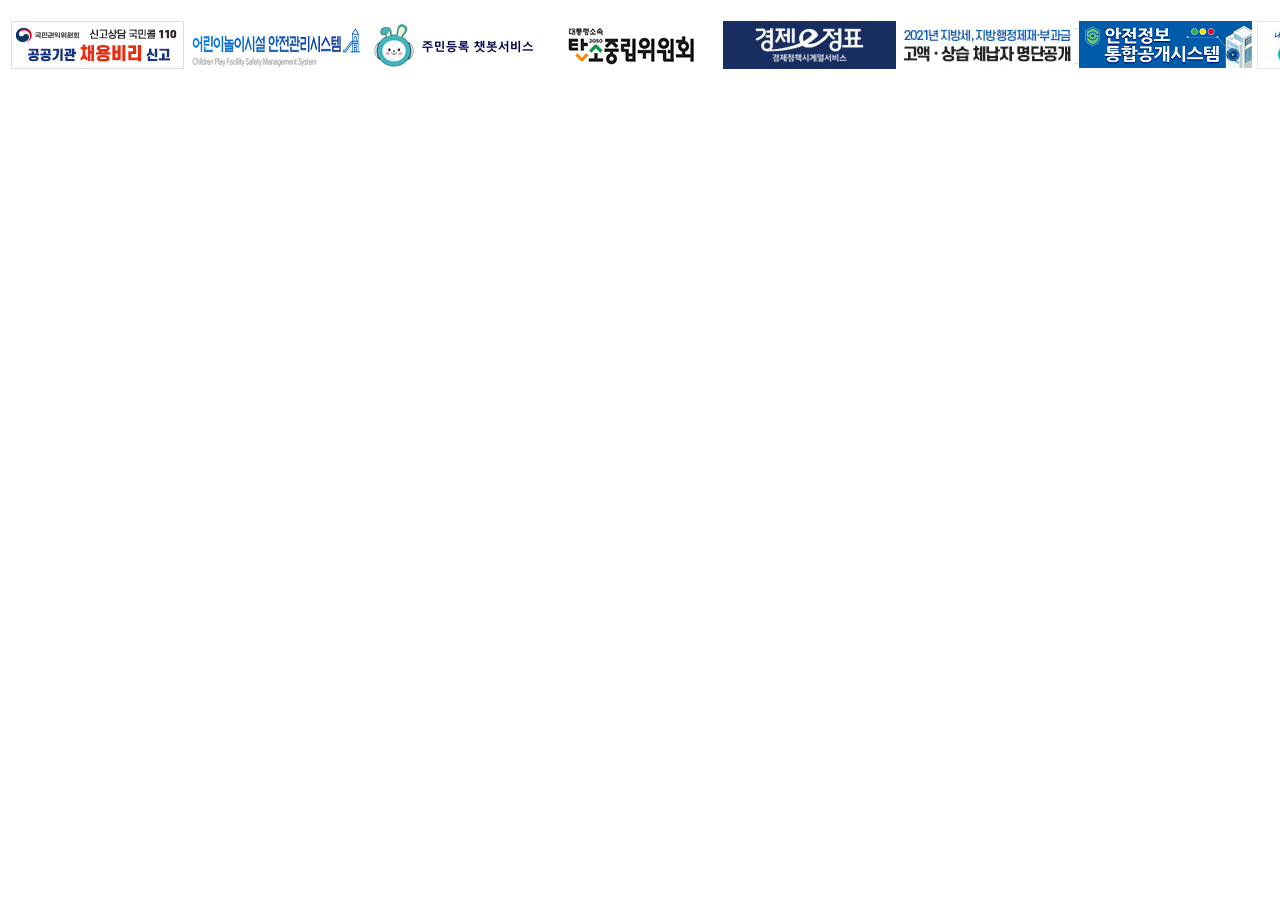
==== index.html @ abcbfd7a "first commit" ====
<!DOCTYPE html>
<html lang="en">
<head>
    <meta charset="UTF-8">
    <meta http-equiv="X-UA-Compatible" content="IE=edge">
    <meta name="viewport" content="width=device-width, initial-scale=1.0">
    <title>Document</title>

    <link rel="stylesheet" href="./css/swiper-bundle.min.css">
	<link rel='stylesheet' href='css/reset.css'>
	<link rel='stylesheet' href='css/style000.css'>

    <script src="https://code.jquery.com/jquery-3.2.1.min.js"></script>
    <script src="https://cdn.jsdelivr.net/npm/swiper/swiper-bundle.min.js"></script>
    <script src="https://code.jquery.com/jquery-3.6.0.js"></script>
    <script src="./js/script1.js" defer></script>
</head>
<body>
    <div class="banner">
        <div class="container">
            <div class="swiper-container01">
                <div class="swiper-wrapper b_main">
                    <div class="swiper-slide s1">
                        <a href="#" title="공공기관 채용비리 신고"><img src="./img/banner/banner_01.gif" alt="공공기관 채용비리 신고"></a>
                    </div>
                    <div class="swiper-slide s2">
                        <a href="#" title="어린이놀이시설 안전관리시스템"><img src="./img/banner/banner_02.png" alt="어린이놀이시설 안전관리시스템"></a>
                    </div>
                    <div class="swiper-slide s3">
                        <a href="#" title="주민등록 챗봇서비스"><img src="./img/banner/banner_03.jpg" alt="주민등록 챗봇서비스"></a>
                    </div>
                    <div class="swiper-slide s4">
                        <a href="#" title="탄소중립위원회"><img src="./img/banner/banner_04.png" alt="탄소중립위원회"></a>
                    </div>
                    <div class="swiper-slide s5">
                        <a href="#" title="경제e정표"><img src="./img/banner/banner_05.jpg" alt="경제e정표"></a>
                    </div>
                    <div class="swiper-slide s6">
                        <a href="#" title="고액, 상습 체납자 명단공개"><img src="./img/banner/banner_06.jpg" alt="고액, 상습 체납자 명단공개"></a>
                    </div>
                    <div class="swiper-slide s7">
                        <a href="#" title="안전정보 통합공개시스템"><img src="./img/banner/banner_07.png" alt="안전정보 통합공개시스템"></a>
                    </div>
                    <div class="swiper-slide s8">
                        <a href="#" title="국민참여 예산"><img src="./img/banner/banner_08.jpg" alt="국민참여 예산"></a>
                    </div>
                    <div class="swiper-slide s9">
                        <a href="#" title="규제개혁신문고"><img src="./img/banner/banner_09.png" alt="규제개혁신문고"></a>
                    </div>
                    <div class="swiper-slide s10">
                        <a href="#" title="지자체 합동평가"><img src="./img/banner/banner_10.jpg" alt="지자체 합동평가"></a>
                    </div>
                    <div class="swiper-slide s11">
                        <a href="#" title="정부24"><img src="./img/banner/banner_11.png" alt="정부24"></a>
                    </div>
                    <div class="swiper-slide s12">
                        <a href="#" title="긴급재난문자 설정방법"><img src="./img/banner/banner_12.png" alt="긴급재난문자 설정방법"></a>
                    </div>
                    <div class="swiper-slide s13">
                        <a href="#" title="재난, 안전 정보포털"><img src="./img/banner/banner_13.png" alt="재난, 안전 정보포털"></a>
                    </div>
                    <div class="swiper-slide s14">
                        <a href="#" title="지진발생시 국민행동요령"><img src="./img/banner/banner_14.png" alt="지진발생시 국민행동요령"></a>
                    </div>
                    <div class="swiper-slide s15">
                        <a href="#" title="주민등록 인구통계"><img src="./img/banner/banner_15.png" alt="주민등록 인구통계"></a>
                    </div>
                    <div class="swiper-slide s16">
                        <a href="#" title="공익신고"><img src="./img/banner/banner_16.png" alt="공익신고"></a>
                    </div>
                    <div class="swiper-slide s17">
                        <a href="#" title="독도"><img src="./img/banner/banner_17.png" alt="독도"></a>
                    </div>
                    <div class="swiper-slide s18">
                        <a href="#" title="자치법규정보시스템"><img src="./img/banner/banner_18.png" alt="자치법규정보시스템"></a>
                    </div>
                </div>
                <div class="b_button">
                    <a href="javascript:doDisplay();" class="autoplay stop"><img src="./img/b3.png" alt="stop" id="img01" onclick=mySwiper.autoplay.stop();></a>
                    <div class="next01"><img src="./img/b1.png" alt="left"></div>  
                    <div class="prev01"><img src="./img/b2.png" alt="right"></div> 
                    <a href="#" title="more" class="more"><img src="./img/b5.png" alt="more"></a>
                </div>
            </div>
        </div>
    </div>

</body>
</html>
---- css/style000.css ----
.banner{height: 87px;}
.swiper-container01{ /* position: relative; */ padding: 21px 0 0 11px; ; width: 1618px; overflow: hidden; }
.swiper-container01>.b_main{  /* overflow: hidden *//* width:calc( 100% - 115px ); */ /* display: flex; */}
/* .swiper-container01 .b_main .b_list{width: 5000%; background-color: violet;}
.swiper-container01 .b_main .b_list ul li{float: left; width: 182px; }
.swiper-container01 .b_main .b_list ul li a img{width: 173px; height: 48px;} */
.swiper-container01>.swiper-wrapper{display: flex;width: 1618px;}
.swiper-container01>.swiper-wrapper .swiper-slide{width: 173px !important; /* margin-right: 5px; */}

.swiper-container01>.b_button{width: 105px; height: 34px; position: absolute; top: 28px; right: 105px; border: 1px solid #ddd; display: flex;}
.swiper-container01>.b_button a.stop{width: 27px; height: inherit; display: block; text-align: center; line-height: 38px; border-right: 1px solid #ddd;}
.swiper-container01>.b_button div{width: 27px; height: inherit; text-align: center; line-height: 35px; border-right: 1px solid #ddd; cursor: pointer;}
.swiper-container01>.b_button div.next01{line-height: 39px;}
.swiper-container01>.b_button a.more{width: 27px; height: inherit; display: block; text-align: center; line-height: 37px;}
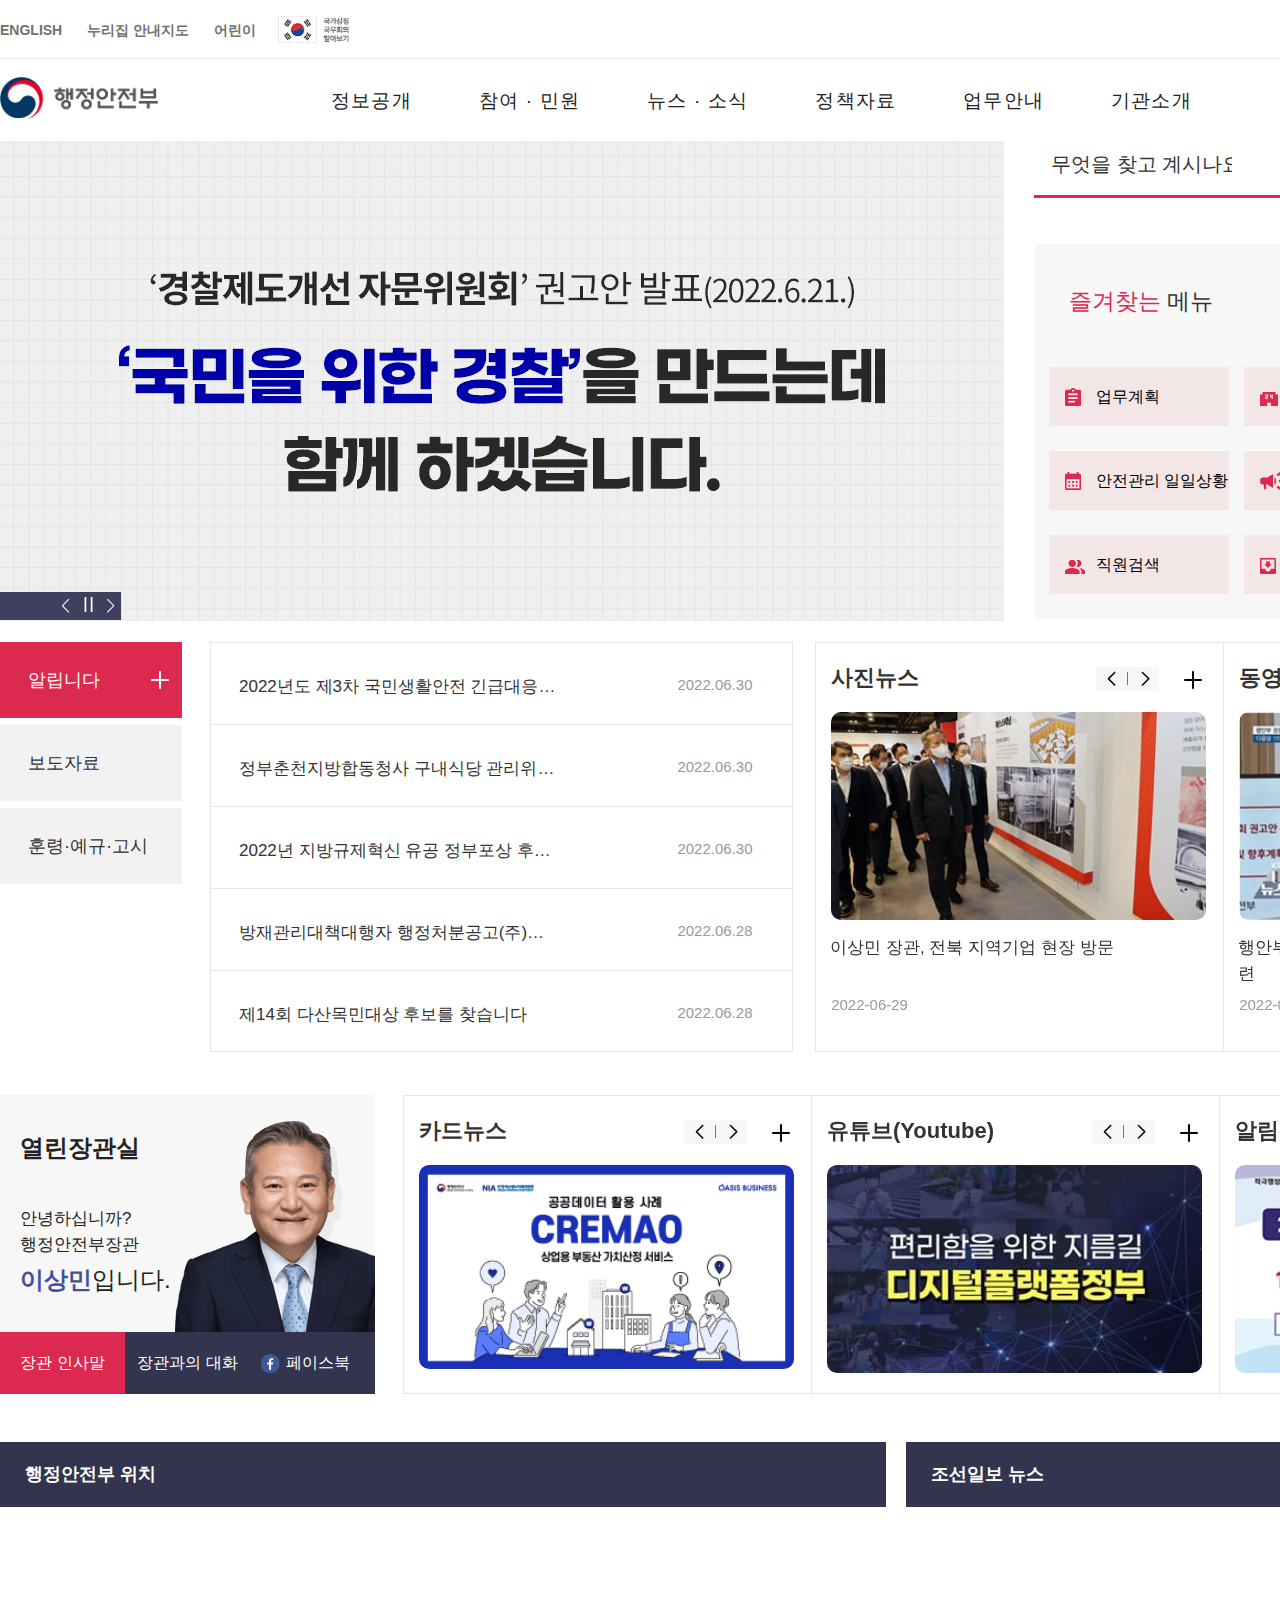
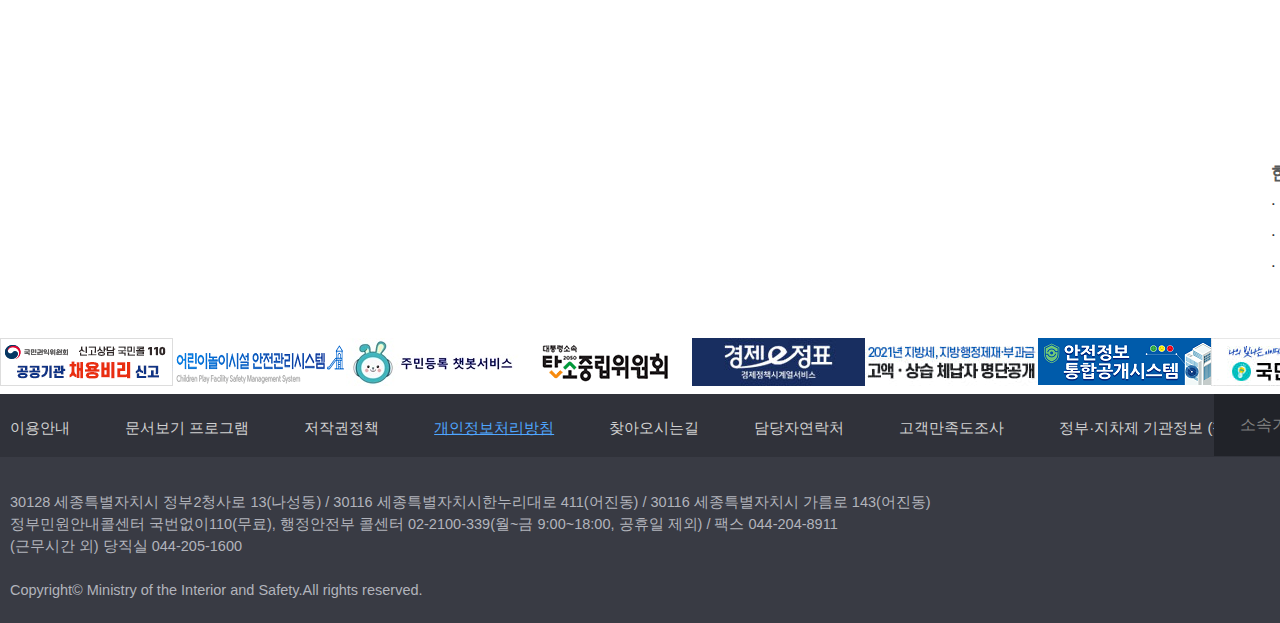
==== commit 30ba4836: "경로 수정" ====
--- a/index.html
+++ b/index.html
@@ -1,89 +1,979 @@
-<!DOCTYPE html>
-<html lang="en">
+<!DOCTYPE HTML>
+<html lang='ko'>
 <head>
-    <meta charset="UTF-8">
-    <meta http-equiv="X-UA-Compatible" content="IE=edge">
-    <meta name="viewport" content="width=device-width, initial-scale=1.0">
-    <title>Document</title>
+	<title>indexMois</title>
+	<meta charset='utf-8'>
+	<meta name='Viewport' content='width=device-width, initial-scale=1.0, minimum-scale=1.0, maximum-scale=1.6'>
+	<meta name='Title' content='loginMois'>
+	<meta name='Subject' content='loginMois'>
+	<meta name='Keywords' content='loginMois, Mois, 행정안전부'>
+	<meta name='Author' content='행정안전부'>
+	<meta name='Publisher' content='박혜리'>
+	<meta name='Description' content='행정안전부'>
+	<meta name='Author-Date' content='20220617'>
+	<meta name='Robots' content='index,follow'>
 
     <link rel="stylesheet" href="./css/swiper-bundle.min.css">
 	<link rel='stylesheet' href='css/reset.css'>
-	<link rel='stylesheet' href='css/style000.css'>
+	<link rel='stylesheet' href='css/style1.css'>
+
+	<link rel='stylesheet' href='https://use.fontawesome.com/releases/v5.5.0/css/all.css' integrity='sha384-B4dIYHKNBt8Bc12p+WXckhzcICo0wtJAoU8YZTY5qE0Id1GSseTk6S+L3BlXeVIU' crossorigin='anonymous'>
+	<link rel="stylesheet" href="https://cdnjs.cloudflare.com/ajax/libs/font-awesome/4.7.0/css/font-awesome.min.css">
+
+	<link rel="shortcut icon" href="./favicon.png" type="image/x-icon">
+	<link rel="icon" href="./favicon.png" type="image/x-icon">
 
     <script src="https://code.jquery.com/jquery-3.2.1.min.js"></script>
+    <script src="https://code.jquery.com/jquery-3.6.0.js"></script>
     <script src="https://cdn.jsdelivr.net/npm/swiper/swiper-bundle.min.js"></script>
-    <script src="https://code.jquery.com/jquery-3.6.0.js"></script>
-    <script src="./js/script1.js" defer></script>
+    <script  src="https:///dapi.kakao.com/v2/maps/sdk.js?appkey=ca556dac6a3622d3b799786c50d146d3"></script>
+    <script src="https://momentjs.com/downloads/moment-with-locales.js"></script>
+    <script src="./js/script.js" defer></script>
+
+
 </head>
 <body>
-    <div class="banner">
-        <div class="container">
-            <div class="swiper-container01">
-                <div class="swiper-wrapper b_main">
-                    <div class="swiper-slide s1">
-                        <a href="#" title="공공기관 채용비리 신고"><img src="./img/banner/banner_01.gif" alt="공공기관 채용비리 신고"></a>
-                    </div>
-                    <div class="swiper-slide s2">
-                        <a href="#" title="어린이놀이시설 안전관리시스템"><img src="./img/banner/banner_02.png" alt="어린이놀이시설 안전관리시스템"></a>
-                    </div>
-                    <div class="swiper-slide s3">
-                        <a href="#" title="주민등록 챗봇서비스"><img src="./img/banner/banner_03.jpg" alt="주민등록 챗봇서비스"></a>
-                    </div>
-                    <div class="swiper-slide s4">
-                        <a href="#" title="탄소중립위원회"><img src="./img/banner/banner_04.png" alt="탄소중립위원회"></a>
-                    </div>
-                    <div class="swiper-slide s5">
-                        <a href="#" title="경제e정표"><img src="./img/banner/banner_05.jpg" alt="경제e정표"></a>
-                    </div>
-                    <div class="swiper-slide s6">
-                        <a href="#" title="고액, 상습 체납자 명단공개"><img src="./img/banner/banner_06.jpg" alt="고액, 상습 체납자 명단공개"></a>
-                    </div>
-                    <div class="swiper-slide s7">
-                        <a href="#" title="안전정보 통합공개시스템"><img src="./img/banner/banner_07.png" alt="안전정보 통합공개시스템"></a>
-                    </div>
-                    <div class="swiper-slide s8">
-                        <a href="#" title="국민참여 예산"><img src="./img/banner/banner_08.jpg" alt="국민참여 예산"></a>
-                    </div>
-                    <div class="swiper-slide s9">
-                        <a href="#" title="규제개혁신문고"><img src="./img/banner/banner_09.png" alt="규제개혁신문고"></a>
-                    </div>
-                    <div class="swiper-slide s10">
-                        <a href="#" title="지자체 합동평가"><img src="./img/banner/banner_10.jpg" alt="지자체 합동평가"></a>
-                    </div>
-                    <div class="swiper-slide s11">
-                        <a href="#" title="정부24"><img src="./img/banner/banner_11.png" alt="정부24"></a>
-                    </div>
-                    <div class="swiper-slide s12">
-                        <a href="#" title="긴급재난문자 설정방법"><img src="./img/banner/banner_12.png" alt="긴급재난문자 설정방법"></a>
-                    </div>
-                    <div class="swiper-slide s13">
-                        <a href="#" title="재난, 안전 정보포털"><img src="./img/banner/banner_13.png" alt="재난, 안전 정보포털"></a>
-                    </div>
-                    <div class="swiper-slide s14">
-                        <a href="#" title="지진발생시 국민행동요령"><img src="./img/banner/banner_14.png" alt="지진발생시 국민행동요령"></a>
-                    </div>
-                    <div class="swiper-slide s15">
-                        <a href="#" title="주민등록 인구통계"><img src="./img/banner/banner_15.png" alt="주민등록 인구통계"></a>
-                    </div>
-                    <div class="swiper-slide s16">
-                        <a href="#" title="공익신고"><img src="./img/banner/banner_16.png" alt="공익신고"></a>
-                    </div>
-                    <div class="swiper-slide s17">
-                        <a href="#" title="독도"><img src="./img/banner/banner_17.png" alt="독도"></a>
-                    </div>
-                    <div class="swiper-slide s18">
-                        <a href="#" title="자치법규정보시스템"><img src="./img/banner/banner_18.png" alt="자치법규정보시스템"></a>
+	<ul id="skip">
+		<li><a href="#header">헤더 바로가기</a></li>
+		<li><a href="#nav">메뉴 바로가기</a></li>
+		<li><a href="#content">내용 바로가기</a></li>
+	</ul>
+    <div id="wrap">
+        <div id="header">
+            <div class="h_wrap">
+                <div class="container">
+                    <div class="h_top">
+                        <div class="h_left">
+                            <ul>
+                                <li><a href="#" title="ENGLISH">ENGLISH</a></li>
+                                <li><a href="#" title="누리집 안안내내지지도">누리집 안내지도</a></li>
+                                <li><a href="#" title="어린이">어린이</a></li>
+                                <li><a href="#" title="국가상징 국무회의 알아보기"><img src="./img/banner.png" alt="국가상징 국무회의 알아보기"></a></li>
+                            </ul>
+                        </div>
+                        <div class="h_right">
+                            <a href="./loginMois.html">로그인</a>
+                            <div class="h_icon">
+                                <ul>
+                                    <li class="icon_f ir_pm"><a href="#" title="페이스북">페이스북</a></li>
+                                    <li class="icon_t ir_pm"><a href="#" title="트위터">트위터</a></li>
+                                    <li class="icon_b ir_pm"><a href="#" title="밴드">밴드</a></li>
+                                    <li class="icon_y ir_pm"><a href="#" title="유튜브">유튜브</a></li>
+                                    <li class="icon_i ir_pm"><a href="#" title="인스타그램" >인스타그램</a></li>
+                                    <li class="icon_k ir_pm"><a href="#" title="카카오">카카오</a></li>
+                                    <li class="icon_ii ir_pm"><a href="#" title="아이콘">아이콘</a></li>
+                                </ul>
+                            </div>
+                        </div>
                     </div>
                 </div>
-                <div class="b_button">
-                    <a href="javascript:doDisplay();" class="autoplay stop"><img src="./img/b3.png" alt="stop" id="img01" onclick=mySwiper.autoplay.stop();></a>
-                    <div class="next01"><img src="./img/b1.png" alt="left"></div>  
-                    <div class="prev01"><img src="./img/b2.png" alt="right"></div> 
-                    <a href="#" title="more" class="more"><img src="./img/b5.png" alt="more"></a>
+                    <div class="container">
+                        <div class="h_menu">
+                            <div class="h_position">
+                                <h1 class="logo"><a href="index.html" title="홈바로가기"><img src="./img/logo.png" alt="행정안전부 로고"></a></h1>
+                                <ul class="menu_l">
+                                    <li>
+                                        <a href="./sub1.html" title="정보공개" class="menu_1">정보공개</a>
+                                        <div class="all_menu_01 all_menu">
+                                            <div class="all_menu_01_wrap">
+                                                <div class="menu_text">
+                                                    <h1>정보공개</h1>
+                                                </div>
+                                                <div class="menu_m">
+                                                    <ul>
+                                                        <li>
+                                                            <a href="#" title="정보공개 홈">정보공개 홈</a>
+                                                            <ul class="menu_right">
+                                                                <li><span class="ir_pm">메뉴없음</span></li>
+                                                            </ul>
+                                                        </li>
+                                                        <li>
+                                                            <a href="#" title="정보공개안내" class="blank">정보공개안내</a>
+                                                            <ul class="menu_right">
+                                                                <li><span class="ir_pm">메뉴없음</span></li>
+                                                            </ul>
+                                                        </li>
+                                                        <li>
+                                                            <a href="#" title="정보공개청구" class="blank">정보공개청구</a>
+                                                            <ul class="menu_right">
+                                                                <li><span class="ir_pm">메뉴없음</span></li>
+                                                            </ul>
+                                                        </li>
+                                                        <li>
+                                                            <a href="#" title="사전정보공개" style="height:95px; line-height: 59px;">사전정보공개</a>
+                                                            <ul class="menu_right">
+                                                                <li><a href="#" title="정보목록">정보목록</a></li>
+                                                                <li><a href="#" title="업무추진비 공개">업무추진비 공개</a></li>
+                                                                <li><a href="#" title="비공개 대상정보 세부기준">비공개 대상정보 세부기준</a></li>
+                                                                <li><a href="#" title="주요 보존기록">주요 보존기록</a></li>
+                                                                <li><a href="#" title="국무,차관회의 회의록">국무&middot;차관회의 회의록</a></li>
+                                                                <li><a href="#" title="중앙지방협력회의 회의록">중앙지방협력회의 회의록</a></li>
+                                                            </ul>
+                                                        </li>
+                                                        <li>
+                                                            <a href="#" title="사전정보공표" style="height: 128px; line-height: 92px;">사전정보공표</a>
+                                                            <ul class="menu_right">
+                                                                <li><a href="#" title="사전정보 공표목록">사전정보 공표목록</a></li>
+                                                                <li><a href="#" title="발주계획 및 계약현황">발주계획 및 계약현황</a></li>
+                                                                <li><a href="#" title="감사(감찰)계획 및 결과공개">감사(감찰)계획 및 결과공개</a></li>
+                                                                <li><a href="#" title="정책실명제">정책실명제</a></li>
+                                                                <li><a href="#" title="국고보조금 현황공개">국고보조금 현황공개</a></li>
+                                                                <li><a href="#" title="민간보조금 현황공개">민간보조금 현황공개</a></li>
+                                                                <li><a href="#" title="세입,세출예산 운용상황">세입&middot;세출예산 운용상황</a></li>
+                                                                <li style="width: 226px;"><a href="#" title="정부포상 추천대상자 공개검증">정부포상 추천대상자 공개검증</a></li>
+                                                                <li><a href="#" title="반부패,청렴시책자료">반부패&middot;청렴시책자료</a></li>
+                                                                <li><a href="#" title="반부패,청렴현황">반부패&middot;청렴현황</a></li>
+                                                            </ul>
+                                                        </li>
+                                                        <li>
+                                                            <a href="#" title="정보공개 연차보고서" class="blank">정보공개 연차보고서</a>
+                                                            <ul class="menu_right">
+                                                                <li><span class="ir_pm">메뉴없음</span></li>
+                                                            </ul>
+                                                        </li>
+                                                        <li>
+                                                            <a href="#" title="공개데이터 개방">공개데이터 개방</a>
+                                                            <ul class="menu_right">
+                                                                <li><a href="#" title="공공데이터 제공신청">공공데이터 제공신청</a></li>
+                                                                <li><a href="#" title="공공데이터 오류신고">공공데이터 오류신고</a></li>
+                                                            </ul>
+                                                        </li>
+                                                        <li>
+                                                            <a href="#" title="협동조합 경영공시">협동조합 경영공시</a>
+                                                            <ul class="menu_right">
+                                                                <li><a href="#" title="협동조합 경영공시">협동조합 경영공시</a></li>
+                                                            </ul>
+                                                        </li>
+                                                        <li>
+                                                            <a href="#" title="지방물가정보">지방물가정보</a>
+                                                            <ul class="menu_right">
+                                                                <li><a href="#" title="지방물가정보공개">지방물가정보공개</a></li>
+                                                                <li><a href="#" title="가격정보">가격정보</a></li>
+                                                                <li><a href="#" title="가격통계">가격통계</a></li>
+                                                            </ul>
+                                                        </li>
+                                                    </ul>
+                                                </div>
+                                            </div>
+                                        </div>
+                                    </li>
+                                    <li>
+                                        <a href="./sub2.html" title="참여, 민원">참여 &middot; 민원</a>
+                                        <div class="all_menu_02 all_menu">
+                                            <div class="all_menu_02_wrap">
+                                                <div class="menu_text_02">
+                                                    <h1>참여&middot; 민원</h1>
+                                                </div>
+                                                <div class="menu_m">
+                                                    <ul>
+                                                        <li>
+                                                            <a href="#" title="참여,민원 홈">참여 &middot; 민원 홈</a>
+                                                            <ul class="menu_right">
+                                                                <li><span class="ir_pm">메뉴없음</span></li>
+                                                            </ul>
+                                                        </li>
+                                                        <li>
+                                                            <a href="#" title="이용안내">이용안내</a>
+                                                            <ul class="menu_right">
+                                                                <li><a href="#" title="민원 이용안내">민원 이용안내</a></li>
+                                                                <li><a href="#" title="민원행정 서비스 헌장">민원행정 서비스 헌장</a></li>
+                                                            </ul>
+                                                        </li>
+                                                        <li>
+                                                            <a href="#" title="온라인 민원신청">온라인 민원신청</a>
+                                                            <ul class="menu_right">
+                                                                <li><a href="#" title="유사민원 검색">유사민원 검색</a></li>
+                                                                <li><a href="#" title="온라인 민원FAQ">온라인 민원FAQ</a></li>
+                                                                <li><a href="#" title="온라인 민원신청">온라인 민원신청</a></li>
+                                                                <li><a href="#" title="나의민원보기">나의민원보기</a></li>
+                                                            </ul>
+                                                        </li>
+                                                        <li>
+                                                            <a href="#" title="국민참여" style="height: 93px;  line-height: 55px;">국민참여</a>
+                                                            <ul class="menu_right">
+                                                                <li><a href="#" title="국민제안">국민제안</a></li>
+                                                                <li><a href="#" title="나의 제안보기">나의 제안보기</a></li>
+                                                                <li><a href="#" title="국민생각함">국민생각함</a></li>
+                                                                <li><a href="#" title="전자공청회">전자공청회</a></li>
+                                                                <li><a href="#" title="국민참여 사전공시">국민참여 사전공시</a></li>
+                                                            </ul>
+                                                        </li>
+                                                        <li>
+                                                            <a href="#" title="적극행정">적극행정</a>
+                                                            <ul class="menu_right">
+                                                                <li><a href="#" title="제도소개">제도소개</a></li>
+                                                                <li><a href="#" title="적극행정 홍보, 교육">적극행정 홍보&middot;교육</a></li>
+                                                                <li><a href="#" title="적극행정 국민추천">적극행정 국민추천</a></li>
+                                                                <li class="text_icon"><a href="#" title="소극행정 신고">소극행정 신고</a></li>
+                                                            </ul>
+                                                        </li>
+                                                        <li>
+                                                            <a href="#" title="규제혁신" style="height: 93px; line-height: 52px;">규제혁신</a>
+                                                            <ul class="menu_right">
+                                                                <li><a href="#" title="규제혁신 과제현황">규제혁신 과제현황</a></li>
+                                                                <li><a href="#" title="심사중인 규제법안">심사중인 규제법안</a></li>
+                                                                <li><a href="#" title="관련 보도자료">관련 보도자료</a></li>
+                                                                <li><a href="#" title="규제법령 정보">규제법령 정보</a></li>
+                                                                <li><a href="#" title="국무조정실규제 개혁신문고">국무조정실규제 개혁신문고</a></li>
+                                                                <li><a href="#" title="규제입증요청">규제입증요청</a></li>
+                                                            </ul>
+                                                        </li>
+                                                        <li>
+                                                            <a href="#" title="신고센터" style="height: 93px; line-height: 56px;">신고센터</a>
+                                                            <ul class="menu_right">
+                                                                <li><a href="#" title="부패, 공익신고">부패&middot;공익신고</a></li>
+                                                                <li><a href="#" title="예산낭비신고센터">예산낭비신고센터</a></li>
+                                                                <li class="text_icon"><a href="#" title="안전신문고">안전신문고</a></li>
+                                                                <li><a href="#" title="개인정보침해신고센터">개인정보침해신고센터</a></li>
+                                                                <li class="text_icon"><a href="#" title="상훈부조리 신고센터">상훈부조리 신고센터</a></li>
+                                                            </ul>
+                                                        </li>
+                                                    </ul>
+                                                </div>
+                                            </div>
+                                        </div>
+                                    </li>
+                                    <li>
+                                        <a href="./sub3.html" title="뉴스, 소식">뉴스 &middot; 소식</a>
+                                        <div class="all_menu_03 all_menu">
+                                            <div class="all_menu_03_wrap">
+                                                <div class="menu_text_03">
+                                                    <h1>뉴스 &middot; 소식</h1>
+                                                </div>
+                                                <div class="menu_m">
+                                                    <ul>
+                                                        <li>
+                                                            <a href="#" title="뉴스,소식 홈">뉴스 &middot; 소식 홈</a>
+                                                            <ul class="menu_right">
+                                                                <li><span class="ir_pm">메뉴없음</span></li>
+                                                            </ul>
+                                                        </li>
+                                                        <li>
+                                                            <a href="#" title="새소식">새소식</a>
+                                                            <ul class="menu_right">
+                                                                <li><a href="#" title="알립니다">알립니다</a></li>
+                                                                <li><a href="#" title="인사이동">인사이동</a></li>
+                                                            </ul>
+                                                        </li>
+                                                        <li>
+                                                            <a href="#" title="보도자료">보도자료</a>
+                                                            <ul class="menu_right">
+                                                                <li><a href="#" title="보도자료">보도자료</a></li>
+                                                                <li><a href="#" title="설명자료">설명자료</a></li>
+                                                                <li><a href="#" title="사진자료실">사진자료실</a></li>
+                                                                <li class="text_icon"><a href="#" title="동영상자료실">동영상자료실</a></li>
+                                                            </ul>
+                                                        </li>
+                                                        <li>
+                                                            <a href="#" title="지자체소식">지자체소식</a>
+                                                            <ul class="menu_right">
+                                                                <li><a href="#" title="지자체 정보">지자체 정보</a></li>
+                                                                <li class="text_icon"><a href="#" title="정책 소식">정책 소식</a></li>
+                                                                <li><a href="#" title="지자체 누리집">지자체 누리집</a></li>
+                                                            </ul>
+                                                        </li>
+                                                        <li>
+                                                            <a href="#" title="홍보자료">홍보자료</a>
+                                                            <ul class="menu_right">
+                                                                <li><a href="#" title="카드뉴스">카드뉴스</a></li>
+                                                                <li><a href="#" title="정보 그림">정보 그림</a></li>
+                                                                <li><a href="#" title="웹툰">웹툰</a></li>
+                                                                <li class="text_icon"><a href="#" title="안전한 TV">안전한 TV</a></li>
+                                                            </ul>
+                                                        </li>
+                                                    </ul>
+                                                </div>
+                                            </div>
+                                        </div>
+                                    </li>
+                                    <li>
+                                        <a href="./sub4.html" title="정책자료">정책자료</a>
+                                        <div class="all_menu_04 all_menu">
+                                            <div class="all_menu_04_wrap">
+                                                <div class="menu_text_04">
+                                                    <h1>정책자료</h1>
+                                                </div>
+                                                <div class="menu_m">
+                                                    <ul>
+                                                        <li>
+                                                            <a href="#" title="정책자료 홈">정책자료 홈</a>
+                                                            <ul class="menu_right">
+                                                                <li><span class="ir_pm">메뉴없음</span></li>
+                                                            </ul>
+                                                        </li>
+                                                        <li>
+                                                            <a href="#" title="주요업무계획">주요업무계획</a>
+                                                            <ul class="menu_right">
+                                                                <li><a href="#" title="주요업무계획">주요업무계획</a></li>
+                                                            </ul>
+                                                        </li>
+                                                        <li>
+                                                            <a href="#" title="법령정보" style="height: 93px; line-height: 58px;">법령정보</a>
+                                                            <ul class="menu_right">
+                                                                <li><a href="#" title="법률">법률</a></li>
+                                                                <li><a href="#" title="대통령령">대통령령</a></li>
+                                                                <li><a href="#" title="부령">부령</a></li>
+                                                                <li><a href="#" title="훈령,예규,고시">훈령&middot;예규&middot;고시</a></li>
+                                                                <li><a href="#" title="입법,행정예고 전자공청회">입법&middot;행정예고 전자공청회</a></li>
+                                                                <li><a href="#" title="법령종합검색">법령종합검색</a></li>
+                                                                <li><a href="#" title="법령자료실">법령자료실</a></li>
+                                                            </ul>
+                                                        </li>
+                                                        <li>
+                                                            <a href="#" title="전자관보" class="blank">전자관보</a>
+                                                            <ul class="menu_right">
+                                                                <li><span class="ir_pm">메뉴없음</span></li>
+                                                            </ul>
+                                                        </li>
+                                                        <li>
+                                                            <a href="#" title="통계" style="height: 93px; line-height: 56px;">통계</a>
+                                                            <ul class="menu_right">
+                                                                <li><a href="#" title="통계연보,주제별 통계">통계연보&middot;주제별 통계</a></li>
+                                                                <li><a href="#" title="승인통계">승인통계</a></li>
+                                                                <li><a href="#" title="e-나라지표">e-나라지표</a></li>
+                                                                <li class="text_icon"><a href="#" title="주민등록 인구통계">주민등록 인구통계</a></li>
+                                                                <li class="text_icon"><a href="#" title="행정안전통계 시각화">행정안전통계 시각화</a></li>
+                                                            </ul>
+                                                        </li>
+                                                        <li>
+                                                            <a href="#" title="간행물">간행물</a>
+                                                            <ul class="menu_right">
+                                                                <li><span class="ir_pm">메뉴없음</span></li>
+                                                            </ul>
+                                                        </li>
+                                                        <li>
+                                                            <a href="#" title="정책연구보고서" class="blank">정책연구보고서</a>
+                                                            <ul class="menu_right">
+                                                                <li><span class="ir_pm">메뉴없음</span></li>
+                                                            </ul>
+                                                        </li>
+                                                        <li>
+                                                            <a href="#" title="참고자료">참고자료</a>
+                                                            <ul class="menu_right">
+                                                                <li><span class="ir_pm">메뉴없음</span></li>
+                                                            </ul>
+                                                        </li>
+                                                    </ul>
+                                                </div>
+                                            </div>
+                                        </div>
+                                    </li>
+                                    <li>
+                                        <a href="./sub5.html" title="업무안내">업무안내</a>
+                                        <div class="all_menu_05 all_menu">
+                                            <div class="all_menu_05_wrap">
+                                                <div class="menu_text_05">
+                                                    <h1>업무안내</h1>
+                                                </div>
+                                                <div class="menu_m">
+                                                    <ul>
+                                                        <li>
+                                                            <a href="#" title="업무안내 홈">업무안내 홈</a>
+                                                            <ul class="menu_right">
+                                                                <li><span class="ir_pm">메뉴없음</span></li>
+                                                            </ul>
+                                                        </li>
+                                                        <li>
+                                                            <a href="#" title="기획조정실" style="line-height: 54px; height: 93px;">기획조정실</a>
+                                                            <ul class="menu_right">
+                                                                <li><a href="#" title="주요업무">주요업무</a></li>
+                                                                <li><a href="#" title="정책관리">정책관리</a></li>
+                                                                <li><a href="#" title="행정관리">행정관리</a></li>
+                                                                <li><a href="#" title="성과 및 고객관리">성과 및 고객관리</a></li>
+                                                                <li><a href="#" title="국제협력지원">국제협력지원</a></li>
+                                                                <li><a href="#" title="업무추진비 공개">업무추진비 공개</a></li>
+                                                            </ul>
+                                                        </li>
+                                                        <li>
+                                                            <a href="#" title="정부혁신조직실" style="height: 128px; line-height: 86px;">정부혁신조직실</a>
+                                                            <ul class="menu_right">
+                                                                <li><a href="#" title="주요업무">주요업무</a></li>
+                                                                <li class="text_icon"><a href="#" title="정부혁신">정부혁신</a></li>
+                                                                <li class="text_icon"><a href="#" title="정부조직관리">정부조직관리</a></li>
+                                                                <li class="text_icon"><a href="#" title="정부공개제도">정부공개제도</a></li>
+                                                                <li><a href="#" title="행정제도 개선">행정제도 개선</a></li>
+                                                                <li><a href="#" title="국민참여혁신">국민참여혁신</a></li>
+                                                                <li><a href="#" title="민원참여혁신">민원참여혁신</a></li>
+                                                                <li><a href="#" title="공공데이터 개방">공공데이터 개방</a></li>
+                                                                <li><a href="#" title="업무추진비 공개">업무추진비 공개</a></li>
+                                                            </ul>
+                                                        </li>
+                                                        <li>
+                                                            <a href="#" title="디지털정부국" style="height: 93px; line-height: 56px;">디지털정부국</a>
+                                                            <ul class="menu_right">
+                                                                <li><a href="#" title="주요업무">주요업무</a></li>
+                                                                <li><a href="#" title="디지털정부 총괄">디지털정부 총괄</a></li>
+                                                                <li><a href="#" title="대민서비스 기반확충">대민서비스 기반확충</a></li>
+                                                                <li><a href="#" title="스마트전자정부 구축">스마트전자정부 구축</a></li>
+                                                                <li><a href="#" title="행정정보 공동이용">행정정보 공동이용</a></li>
+                                                                <li><a href="#" title="정보자원관리 효율화">정보자원관리 효율화</a></li>
+                                                                <li><a href="#" title="정보화 표준,지침 자료실">정보화 표준&middot;지침 자료실</a></li>
+                                                                <li><a href="#" title="업무추진비 공개">업무추진비 공개</a></li>
+                                                            </ul>
+                                                        </li>
+                                                        <li>
+                                                            <a href="#" title="지방자치분권실" style="height: 197px; line-height: 153px;">지방자치분권실</a>
+                                                            <ul class="menu_right">
+                                                                <li><a href="#" title="주요업무">주요업무</a></li>
+                                                                <li class="text_icon"><a href="#" title="내고장알리미">내고장알리미</a></li>
+                                                                <li><a href="#" title="지방자치행정지원">지방자치행정지원</a></li>
+                                                                <li><a href="#" title="민간협력">민간협력</a></li>
+                                                                <li><a href="#" title="공무원 노사관계">공무원 노사관계</a></li>
+                                                                <li><a href="#" title="지방자치제도">지방자치제도</a></li>
+                                                                <li><a href="#" title="여성공무원정책">여성공무원정책</a></li>
+                                                                <li><a href="#" title="공직선거">공직선거</a></li>
+                                                                <li><a href="#" title="주민참여">주민참여</a></li>
+                                                                <li><a href="#" title="자치법규">자치법규</a></li>
+                                                                <li><a href="#" title="지역사회혁신">지역사회혁신</a></li>
+                                                                <li><a href="#" title="마을기업">마을기업</a></li>
+                                                                <li><a href="#" title="정보화마을 운영">정보화마을 운영</a></li>
+                                                                <li><a href="#" title="지망소멸대응">지망소멸대응</a></li>
+                                                                <li><a href="#" title="지역발전기원">지역발전기원</a></li>
+                                                                <li><a href="#" title="온천 개발관리">온천 개발관리</a></li>
+                                                                <li><a href="#" title="옥외광고물">옥외광고물</a></li>
+                                                            </ul>
+                                                        </li>
+                                                        <li>
+                                                            <a href="#" title="지방재정경제실" style="height: 128px; line-height: 97px;">지방재정경제실</a>
+                                                            <ul class="menu_right">
+                                                                <li><a href="#" title="주요업무">주요업무</a></li>
+                                                                <li class="text_icon"><a href="#" title="지방재정">지방재정</a></li>
+                                                                <li><a href="#" title="지방계약,회계예규">지방계약,회계예규</a></li>
+                                                                <li class="text_icon"><a href="#" title="지방세 종합정보">지방세 종합정보</a></li>
+                                                                <li><a href="#" title="마을세무사">마을세무사</a></li>
+                                                                <li><a href="#" title="지방세 납세자보호관">지방세 납세자보호관</a></li>
+                                                                <li><a href="#" title="지방자치단체 선정 대리인">지방자치단체 선정 대리인</a></li>
+                                                                <li><a href="#" title="지역주도형 청년일자리 사업">지역주도형 청년일자리 사업</a></li>
+                                                                <li><a href="#" title="지역사랑상품권">지역사랑상품권</a></li>
+                                                                <li><a href="#" title="지방물가 관리">지방물가 관리</a></li>
+                                                                <li><a href="#" title="새마을금고">새마을금고</a></li>
+                                                                <li><a href="#" title="업무추진비 공개">업무추진비 공개</a></li>
+                                                            </ul>
+                                                        </li>
+                                                        <li>
+                                                            <a href="#" title="안전정책실" style="height: 162px; line-height: 116px;">안전정책실</a>
+                                                            <ul class="menu_right">
+                                                                <li><a href="#" title="주요업무">주요업무</a></li>
+                                                                <li><a href="#" title="긴급신고 통합서비스">긴급신고 통합서비스</a></li>
+                                                                <li><a href="#" title="재난안전예산 사전협의 제도">재난안전예산 사전협의 제도</a></li>
+                                                                <li><a href="#" title="재난안전제품 인증제도">재난안전제품 인증제도</a></li>
+                                                                <li><a href="#" title="안전신문고">안전신문고</a></li>
+                                                                <li><a href="#" title="생애주기별 대국민 안전교육">생애주기별 대국민 안전교육</a></li>
+                                                                <li><a href="#" title="안전체험관">안전체험관</a></li>
+                                                                <li><a href="#" title="국가승강기정보센터">국가승강기정보센터</a></li>
+                                                                <li><a href="#" title="생활안전지도">생활안전지도</a></li>
+                                                                <li><a href="#" title="지역안전지수">지역안전지수</a></li>
+                                                                <li><a href="#" title="재해예방사업">재해예방사업</a></li>
+                                                                <li><a href="#" title="어린이안전관리 제도">어린이안전관리 제도</a></li>
+                                                                <li><a href="#" title="업무추진비 공개">업무추진비 공개</a></li>
+                                                            </ul>
+                                                        </li>
+                                                        <li>
+                                                            <a href="#" title="재난관리실" style="height: 231px; line-height: 201px;">재난관리실</a>
+                                                            <ul class="menu_right">
+                                                                <li><a href="#" title="주요업무">주요업무</a></li>
+                                                                <li><a href="#" title="재난대비훈련">재난대비훈련</a></li>
+                                                                <li><a href="#" title="재난배상책임보험">재난배상책임보험</a></li>
+                                                                <li><a href="#" title="재난관리자원 공동활용시스템">재난관리자원 공동활용시스템</a></li>
+                                                                <li class="text_icon"><a href="#" title="재해연보">재해연보</a></li>
+                                                                <li><a href="#" title="안전디딤돌">안전디딤돌</a></li>
+                                                                <li><a href="#" title="국민재난안전포털">국민재난안전포털</a></li>
+                                                                <li><a href="#" title="안전관리일일상황">안전관리일일상황</a></li>
+                                                                <li><a href="#" title="재난안전통신망">재난안전통신망</a></li>
+                                                                <li><a href="#" title="업무추진비 공개">업무추진비 공개</a></li>
+                                                                <li><a href="#" title="재난안전예산 사전협의 제도">재난안전예산 사전협의 제도</a></li>
+                                                                <li><a href="#" title="재난안전제품 인증제도">재난안전제품 인증제도</a></li>
+                                                                <li><a href="#" title="안전신문고">안전신문고</a></li>
+                                                                <li><a href="#" title="생애주기별 대국민 안전교육">생애주기별 대국민 안전교육</a></li>
+                                                                <li><a href="#" title="안전체험관">안전체험관</a></li>
+                                                                <li><a href="#" title="국가승강기정보센터">국가승강기정보센터</a></li>
+                                                                <li><a href="#" title="생활안전지도">생활안전지도</a></li>
+                                                                <li><a href="#" title="지역안전지수">지역안전지수</a></li>
+                                                                <li><a href="#" title="재해예방사업">재해예방사업</a></li>
+                                                                <li><a href="#" title="어린이안전관리 제도">어린이안전관리 제도</a></li>
+                                                                <li><a href="#" title="업무추진비 공개">업무추진비 공개</a></li>
+                                                            </ul>
+                                                        </li>
+                                                        <li>
+                                                            <a href="#" title="재난협력실">재난협력실</a>
+                                                            <ul class="menu_right">
+                                                                <li><a href="#" title="주요업무">주요업무</a></li>
+                                                                <li><a href="#" title="업무추진비 공개">업무추진비 공개</a></li>
+                                                            </ul>
+                                                        </li>
+                                                        <li>
+                                                            <a href="#" title="비상대비정책국" style="height: 128px; line-height: 90px;">비상대비정책국</a>
+                                                            <ul class="menu_right">
+                                                                <li><a href="#" title="주요업무">주요업무</a></li>
+                                                                <li><a href="#" title="비상대비 계획">비상대비 계획</a></li>
+                                                                <li><a href="#" title="비상대비 훈련">비상대비 훈련</a></li>
+                                                                <li><a href="#" title="비상대비 자원관리">비상대비 자원관리</a></li>
+                                                                <li><a href="#" title="비상대비업무담당자">비상대비업무담당자</a></li>
+                                                                <li><a href="#" title="중점관리대상업체 지원">중점관리대상업체 지원</a></li>
+                                                                <li><a href="#" title="민방위 제도 운영">민방위 제도 운영</a></li>
+                                                                <li><a href="#" title="비상대비 참고자료실">비상대비 참고자료실</a></li>
+                                                                <li><a href="#" title="업무추진비 공개">업무추진비 공개</a></li>
+                                                            </ul>
+                                                        </li>
+                                                        <li>
+                                                            <a href="#" title="장차관직속" style="height: 92px; line-height: 58px;">장차관직속</a>
+                                                            <ul class="menu_right">
+                                                                <li><a href="#" title="주요업무">주요업무</a></li>
+                                                                <li><a href="#" title="감사관">감사관</a></li>
+                                                                <li><a href="#" title="의정관">의정관</a></li>
+                                                                <li><a href="#" title="중앙재난안전상황실">중앙재난안전상황실</a></li>
+                                                                <li><a href="#" title="안전감찰담당관">안전감찰담당관</a></li>
+                                                                <li><a href="#" title="업무추진비 공개">업무추진비 공개</a></li>
+                                                            </ul>
+                                                        </li>
+                                                    </ul>
+                                                </div>
+                                            </div>
+                                        </div>
+                                    </li>
+                                    <li>
+                                        <a href="./sub6.html" title="기관소개">기관소개</a>
+                                        <div class="all_menu_06 all_menu">
+                                            <div class="all_menu_06_wrap">
+                                                <div class="menu_text_06">
+                                                    <h1>기관소개</h1>
+                                                </div>
+                                                <div class="menu_m">
+                                                    <ul>
+                                                        <li>
+                                                            <a href="#" title="기관소개 홈">기관소개 홈</a>
+                                                            <ul class="menu_right">
+                                                                <li><span class="ir_pm">메뉴없음</span></li>
+                                                            </ul>
+                                                        </li>
+                                                        <li>
+                                                            <a href="#" title="행정안전부 안내" style="height: 93px; line-height: 55px;">행정안전부 안내</a>
+                                                            <ul class="menu_right">
+                                                                <li><a href="#" title="주요업무">주요업무</a></li>
+                                                                <li><a href="#" title="연혁">연혁</a></li>
+                                                                <li><a href="#" title="MI,배너">MI&middot;배너</a></li>
+                                                                <li><a href="#" title="예산현황">예산현황</a></li>
+                                                                <li><a href="#" title="행정안전부 누리집 안내">행정안전부 누리집 안내</a></li>
+                                                            </ul>
+                                                        </li>
+                                                        <li>
+                                                            <a href="#" title="조직안내">조직안내</a>
+                                                            <ul class="menu_right">
+                                                                <li><a href="#" title="조직과 기능">조직과 기능</a></li>
+                                                                <li><a href="#" title="직원검색">직원검색</a></li>
+                                                            </ul>
+                                                        </li>
+                                                        <li>
+                                                            <a href="#" title="열린장관실" class="blank">열린장관실</a>
+                                                            <ul class="menu_right">
+                                                                <li><span class="ir_pm">메뉴없음</span></li>
+                                                            </ul>
+                                                        </li>
+                                                        <li>
+                                                            <a href="#" title="찾아오시는 길">찾아오시는 길</a>
+                                                            <ul class="menu_right">
+                                                                <li><a href="#" title="약도">약도</a></li>
+                                                                <li><a href="#" title="사무실 배치도">사무실 배치도</a></li>
+                                                            </ul>
+                                                        </li>
+                                                    </ul>
+                                                </div>
+                                            </div>
+                                        </div>
+                                    </li>
+                                </ul>
+                                <div class="menu_r">
+                                    <a href="#" title="자주 찾는 정보" class="info">자주 찾는 정보</a>
+                                    <a href="#" title="메뉴바" class="menuBar"><img src="./img/menu_icon.png" alt="메뉴바"></a>
+                                </div>
+                            </div>
+                        </div>
+                    </div>
+            </div>
+        </div>
+        <div id="content">
+            <div class="content1">
+                <div class="container">
+                    <div class="main_img">
+                        <div class="swiper-container"> 
+                            <a href="javascript:doDisplay();" class="autoplay stop"><img src="./img/control_stop.png" alt="stop" id="img01" onclick=mySwiper.autoplay.stop();></a>
+                            <div class="swiper-wrapper" id="gallery_wrapper">
+                              <div class="swiper-slide"><img src= "./img/image_1.png" class="c1_img"></div>
+                              <div class="swiper-slide"><img src= "./img/image_2.png" class="c1_img"></div>
+                              <div class="swiper-slide"><img src= "./img/image_3.png" class="c1_img"></div>
+                            </div> 
+                            <span class="span_back"></span>
+                            <div class="swiper-pagination01">
+                            </div>
+                            <div class="swiper-button-next next01"></div>  
+                            <div class="swiper-button-prev prev01"></div>  
+                        </div>
+                    </div>
+                    <div class="main_r">
+                        <div class="search">
+                            <fieldset>
+                                <legend>통합검색</legend>
+                                <div class="search_box">
+                                    <input type="text" id="s_text" name="무엇을 찾고 계시나요?" placeholder="무엇을 찾고 계시나요?">
+                                    <label for="s_text">
+                                        <input type="image" src="./img/search_btn2.png" class="s_btn" alt="검색" title="검색">
+                                    </label>
+                                </div>
+                            </fieldset>
+                        </div>
+                        <div class="menu">
+                            <h2><span>즐겨찾는</span> 메뉴</h2>
+                            <ul>
+                                <li><a href="#" title="업무계획">업무계획</a></li>
+                                <li><a href="#" title="정부24">정부24</a></li>
+                                <li><a href="#" title="적극행정">적극행정</a></li>
+                                <li><a href="#" title="안전관리 일일상황">안전관리 일일상황</a></li>
+                                <li><a href="#" title="안전신문고">안전신문고</a></li>
+                                <li><a href="#" title="공공데이터">공공데이터</a></li>
+                                <li><a href="#" title="직원검색">직원검색</a></li>
+                                <li><a href="#" title="민원신청">민원신청</a></li>
+                                <li><a href="#" title="전자관보">전자관보</a></li>
+                            </ul>
+                        </div>
+                    </div>
+                </div>
+            </div>
+            <div class="content2">
+                <div class="container">
+                    <div class="c2_left">
+                        <div class="c2_l_wrap">
+                            <ul class="tab_on">
+                                <li><a href="#tab1" title="알립니다" class="on">알립니다</a></li>
+                                <li><a href="#tab2" title="보도자료">보도자료</a></li>
+                                <li><a href="#tab3" title="훈령,예규,고시">훈령&middot;예규&middot;고시</a></li>
+                            </ul>
+                            <div class="c2_l_text">
+                                <div class="tab_wrap">
+                                    <div  class="tab" id="tab1">
+                                        <ul>
+                                            <li><a href="#" title="2022년도 제3차 국민생활안전 긴급대응연구 신규과제 공모">2022년도 제3차 국민생활안전 긴급대응연구 신규과제 공모</a><span>2022.06.30</span></li>
+                                            <li><a href="#" title="정부춘천지방합동청사 구내식당 관리위탁 우선협상대상업체 선정 결과 알림">정부춘천지방합동청사 구내식당 관리위탁 우선협상대상업체 선정 결과 알림</a><span>2022.06.30</span></li>
+                                            <li><a href="#" title="2022년 지방규제혁신 유공 정부포상 후보자 공모">2022년 지방규제혁신 유공 정부포상 후보자 공모</a><span>2022.06.30</span></li>
+                                            <li><a href="#" title="방재관리대책대행자 행정처분공고(주)화정엔지니어링">방재관리대책대행자 행정처분공고(주)화정엔지니어링</a><span>2022.06.28</span></li>
+                                            <li><a href="#" title="제14회 다산목민대상 후보를 찾습니다">제14회 다산목민대상 후보를 찾습니다</a><span>2022.06.28</span></li>
+                                        </ul>
+                                    </div>
+                                    <div  class="tab" id="tab2">
+                                        <ul>
+                                            <li><a href="#" title="정부대구청사 마음건강센터,영남권 공무원 '마음지킴이'로 나선다">정부대구청사 마음건강센터,영남권 공무원 '마음지킴이'로 나선다</a><span>2022.06.30</span></li>
+                                            <li><a href="#" title="국가기록원-유네스코와 협력하여 아프리카지역 기록관리 지원">국가기록원-유네스코와 협력하여 아프리카지역 기록관리 지원</a><span>2022.06.30</span></li>
+                                            <li><a href="#" title="국가융합망에 양자암호통신 첫 적용, 국가정보 보안 강화">국가융합망에 양자암호통신 첫 적용, 국가정보 보안 강화</a><span>2022.06.30</span></li>
+                                            <li><a href="#" title="이상민 행안부장관, 지역기업 지원을 위한 현장 행보">이상민 행안부장관, 지역기업 지원을 위한 현장 행보</a><span>2022.06.29</span></li>
+                                            <li><a href="#" title="영양성분데이터 표준화해 6월 4만 6천건 개방, 디지털 건강관리(헬스) 등 다양한 산업에서 활용 확산 기대">영양성분데이터 표준화해 6월 4만 6천건 개방, 디지털 건강관리(헬스) 등 다양한 산업에서 활용 확산 기대</a><span>2022.06.29</span></li>
+                                        </ul>
+                                    </div>
+                                    <div class="tab" id="tab3">
+                                        <ul>
+                                            <li><a href="#" title="재난안전통신망 운영 및 사용에 관한 규정(행정안전부고시 제2022-48호, 2022.6.29. 시행)">재난안전통신망 운영 및 사용에 관한 규정(행정안전부고시 제2022-48호, 2022.6.29. 시행)</a><span>2022.06.30</span></li>
+                                            <li><a href="#" title="모바일 전자정부 서비스 관리지침 일부 개정 알림(행정안전부 예규 제214호, 2022.6.29.)">모바일 전자정부 서비스 관리지침 일부 개정 알림(행정안전부 예규 제214호, 2022.6.29.)</a><span>2022.06.30</span></li>
+                                            <li><a href="#" title="지방자치단체를 당사자로 하는 계약에 관한 법률 시행령의 수의계약 등 한시적 특례 적용기간에 관한 고시(행정안전부 고시 제2022-46호, 2022.7.1. 시행)">지방자치단체를 당사자로 하는 계약에 관한 법률 시행령의 수의계약 등 한시적 특례 적용기간에 관한 고시(행정안전부 고시 제2022-46호, 2022.7.1. 시행)</a><span>2022.06.30</span></li>
+                                            <li><a href="#" title="사망자 및 피후견인 등 재산조회 통합처리에 관한 기준(행정안전부예규 제211호, 2022. 7. 29. 시행)">사망자 및 피후견인 등 재산조회 통합처리에 관한 기준(행정안전부예규 제211호, 2022. 7. 29. 시행)</a><span>2022.06.30</span></li>
+                                            <li><a href="#" title="지방공무원 복무에 관한 예규 일부개정 알림(행정안전부 예규 제210호, 2022.6.17. 일부개정)">지방공무원 복무에 관한 예규 일부개정 알림(행정안전부 예규 제210호, 2022.6.17. 일부개정)</a><span>2022.06.29</span></li>
+                                        </ul>
+                                    </div>
+                                </div>
+                            </div>
+                        </div>
+                    </div>
+                    <div class="c2_right">
+                        <div class="c2_img">
+                            <div #swiperRef="" class="swiper01 mySwiper">
+                                <h3>사진뉴스</h3>
+                                <div class="swiper-pagination"></div>
+                                <span></span>
+                                <div class="swiper-button-next"></div>
+                                <div class="swiper-button-prev"></div>
+                                <img src="./img/read_more.png" alt="더보기 이미지">
+                                <div class="swiper-wrapper">
+                                    <div class="swiper-slide">
+                                        <img src="./img/image_news_01.jpg" alt="사진뉴스1">
+                                        <p>이상민 장관, 전북 지역기업 현장 방문</p>
+                                        <span>2022-06-29</span>
+                                    </div>
+                                    <div class="swiper-slide">
+                                        <img src="./img/image_news_02.jpg" alt="사진뉴스2">
+                                        <p>이상민 장관, 출입기자단과의 간담회</p>
+                                        <span>2022-06-28</span>
+                                    </div>
+                                    <div class="swiper-slide">
+                                        <img src="./img/image_news_03.JPG" alt="사진뉴스3">
+                                        <p>김성호 재난안전관리본부장, 현대백화점 안전관리 업무협약식 및 위기상황 대응훈련 참관</p>
+                                        <span>2022-06-27</span>
+                                    </div>
+                                </div>
+                            </div>
+                        </div>
+                        <div class="c2_video">
+                            <div #swiperRef="" class="swiper01 mySwiper">
+                                <h3>동영상뉴스</h3>
+                                <div class="swiper-pagination"></div>
+                                <span></span>
+                                <div class="swiper-button-next"></div>
+                                <div class="swiper-button-prev"></div>
+                                <img src="./img/read_more.png" alt="더보기 이미지">
+                                <div class="swiper-wrapper">
+                                    <div class="swiper-slide">
+                                        <img src="./img/image_v_01.jpg" alt="동영상뉴스1">
+                                        <p>행안부 경찰업무조직 신설···다음달 15일 최종안 마련</p>
+                                        <span>2022-06-30</span>
+                                    </div>
+                                    <div class="swiper-slide">
+                                        <img src="./img/image_v_02.jpg" alt="동영상뉴스2">
+                                        <p>경찰제도개선 자문위원회 권고안 관련 행정안전부의 입장 및 향후계획 브리핑</p>
+                                        <span>2022-06-27</span>
+                                    </div>
+                                    <div class="swiper-slide">
+                                        <img src="./img/image_v_03.jpg" alt="동영상뉴스3">
+                                        <p>이상민 장관, 코로나19 대응 중앙재난안전대책본부회의 주재(6월24일)</p>
+                                        <span>2022-06-27</span>
+                                    </div>
+                                </div>
+                            </div>
+                        </div>
+                    </div>
+                </div>
+            </div>   
+            <div class="content3">
+                <div class="container">
+                    <div class="c3_left">
+                        <div class="c3_l_main">
+                            <a href="#" title="열린장관실">
+                                <strong>열린장관실</strong>
+                                <p>안녕하십니까?<br>
+                                행정안전부장관</p>
+                                <p><span>이상민</span>입니다.</p>
+                            </a>
+                        </div>
+                        <ul>
+                            <li><a href="#" title="장관 인사말" class="on">장관 인사말</a></li>
+                            <li><a href="#" title="장관과의 대화">장관과의 대화</a></li>
+                            <li><a href="#" title="페이스북" class="facebook">페이스북</a></li>
+                        </ul>
+                    </div>
+                    <div class="c3_right">
+                        <div class="c3_r_card">
+                            <div #swiperRef="" class="swiper mySwiper">
+                                <h3>카드뉴스</h3>
+                                <div class="swiper-pagination"></div>
+                                <span></span>
+                                <div class="swiper-button-next"></div>
+                                <div class="swiper-button-prev"></div>
+                                <img src="./img/read_more.png" alt="더보기 이미지">
+                                <div class="swiper-wrapper">
+                                    <div class="swiper-slide"><img src="./img/card1.png" alt="카드뉴스1"></div>
+                                    <div class="swiper-slide"><img src="./img/card2.jpg" alt="카드뉴스2"></div>
+                                    <div class="swiper-slide"><img src="./img/card3.png" alt="카드뉴스3"></div>
+                                </div>
+                            </div>
+                        </div>
+                        <div class="c3_r_youtube">
+                            <div #swiperRef="" class="swiper mySwiper">
+                                <h3>유튜브(Youtube)</h3>
+                                <div class="swiper-pagination"></div>
+                                <span></span>
+                                <div class="swiper-button-next"></div>
+                                <div class="swiper-button-prev"></div>
+                                <img src="./img/read_more.png" alt="더보기 이미지">
+                                <div class="swiper-wrapper">
+                                    <div class="swiper-slide"><img src="./img/image_y_01.jpg" alt="유튜브1"></div>
+                                    <div class="swiper-slide"><img src="./img/image_y_02.jpg" alt="유튜브2"></div>
+                                    <div class="swiper-slide"><img src="./img/image_y_02.jpg" alt="유튜브3"></div>
+                                </div>
+                            </div>
+                        </div>
+                        <div class="c3_r_notice">
+                            <div #swiperRef="" class="swiper mySwiper notice">
+                                <h3>알림판</h3>
+                                <div class="swiper-pagination"></div>
+                                <span></span>
+                                <div class="swiper-button-next"></div>
+                                <div class="swiper-button-prev"></div>
+                                <img src="./img/read_more.png" alt="더보기 이미지">
+                                <div class="swiper-wrapper">
+                                    <div class="swiper-slide"><img src="./img/image_n_01.png" alt="알림판1"></div>
+                                    <div class="swiper-slide"><img src="./img/image_n_02.jpeg" alt="알림판2"></div>
+                                    <div class="swiper-slide"><img src="./img/image_n_03.jpeg" alt="알림판3"></div>
+                                    <div class="swiper-slide"><img src="./img/image_n_04.png" alt="알림판4"></div>
+                                    <div class="swiper-slide"><img src="./img/image_n_05.png" alt="알림판5"></div>
+                                    <div class="swiper-slide"><img src="./img/image_n_06.jpeg" alt="알림판6"></div>
+                                    <div class="swiper-slide"><img src="./img/image_n_07.png" alt="알림판7"></div>
+                                    <div class="swiper-slide"><img src="./img/image_n_08.jpeg" alt="알림판8"></div>
+                                    <div class="swiper-slide"><img src="./img/image_n_09.jpeg" alt="알림판9"></div>
+                                    <div class="swiper-slide"><img src="./img/image_n_10.png" alt="알림판10"></div>
+                                </div>
+                            </div>
+                        </div>
+                    </div>
+                </div>
+            </div>
+            <div class="add">
+                <div class="container">
+                    <div class="map_wrap">
+                        <div id="map">
+                        </div>
+                        <p>행정안전부 위치</p>
+                    </div>
+                    <div class="newsWeather">
+                        <div class="add_news">
+                            <p>조선일보 뉴스</p>
+                        </div>
+                        <div class="weather">
+                            <h1> 현재 날씨 (서울)</h1>
+                            <div class="temp_wrap">
+                                <div class="ctemp">&middot; 현재 온도 : </div>
+                                <div class="cmintemp">&middot; 최저 온도 : </div>
+                                <div class="cmaxtemp">&middot; 최고 온도 : </div>
+                            </div>
+                            <div class="cicon"></div>
+                        </div>
+                    </div>
+                </div>
+            </div>
+            <div class="banner">
+                <div class="container">
+                    <div class="swiper-container01">
+                        <div class="swiper-wrapper b_main">
+                            <div class="swiper-slide s1">
+                                <a href="#" title="공공기관 채용비리 신고"><img src="./img/banner/banner_01.gif" alt="공공기관 채용비리 신고"></a>
+                            </div>
+                            <div class="swiper-slide s2">
+                                <a href="#" title="어린이놀이시설 안전관리시스템"><img src="./img/banner/banner_02.png" alt="어린이놀이시설 안전관리시스템"></a>
+                            </div>
+                            <div class="swiper-slide s3">
+                                <a href="#" title="주민등록 챗봇서비스"><img src="./img/banner/banner_03.jpg" alt="주민등록 챗봇서비스"></a>
+                            </div>
+                            <div class="swiper-slide s4">
+                                <a href="#" title="탄소중립위원회"><img src="./img/banner/banner_04.png" alt="탄소중립위원회"></a>
+                            </div>
+                            <div class="swiper-slide s5">
+                                <a href="#" title="경제e정표"><img src="./img/banner/banner_05.jpg" alt="경제e정표"></a>
+                            </div>
+                            <div class="swiper-slide s6">
+                                <a href="#" title="고액, 상습 체납자 명단공개"><img src="./img/banner/banner_06.jpg" alt="고액, 상습 체납자 명단공개"></a>
+                            </div>
+                            <div class="swiper-slide s7">
+                                <a href="#" title="안전정보 통합공개시스템"><img src="./img/banner/banner_07.png" alt="안전정보 통합공개시스템"></a>
+                            </div>
+                            <div class="swiper-slide s8">
+                                <a href="#" title="국민참여 예산"><img src="./img/banner/banner_08.jpg" alt="국민참여 예산"></a>
+                            </div>
+                            <div class="swiper-slide s9">
+                                <a href="#" title="규제개혁신문고"><img src="./img/banner/banner_09.png" alt="규제개혁신문고"></a>
+                            </div>
+                            <div class="swiper-slide s10">
+                                <a href="#" title="지자체 합동평가"><img src="./img/banner/banner_10.jpg" alt="지자체 합동평가"></a>
+                            </div>
+                            <div class="swiper-slide s11">
+                                <a href="#" title="정부24"><img src="./img/banner/banner_11.png" alt="정부24"></a>
+                            </div>
+                            <div class="swiper-slide s12">
+                                <a href="#" title="긴급재난문자 설정방법"><img src="./img/banner/banner_12.png" alt="긴급재난문자 설정방법"></a>
+                            </div>
+                            <div class="swiper-slide s13">
+                                <a href="#" title="재난, 안전 정보포털"><img src="./img/banner/banner_13.png" alt="재난, 안전 정보포털"></a>
+                            </div>
+                            <div class="swiper-slide s14">
+                                <a href="#" title="지진발생시 국민행동요령"><img src="./img/banner/banner_14.png" alt="지진발생시 국민행동요령"></a>
+                            </div>
+                            <div class="swiper-slide s15">
+                                <a href="#" title="주민등록 인구통계"><img src="./img/banner/banner_15.png" alt="주민등록 인구통계"></a>
+                            </div>
+                            <div class="swiper-slide s16">
+                                <a href="#" title="공익신고"><img src="./img/banner/banner_16.png" alt="공익신고"></a>
+                            </div>
+                            <div class="swiper-slide s17">
+                                <a href="#" title="독도"><img src="./img/banner/banner_17.png" alt="독도"></a>
+                            </div>
+                            <div class="swiper-slide s18">
+                                <a href="#" title="자치법규정보시스템"><img src="./img/banner/banner_18.png" alt="자치법규정보시스템"></a>
+                            </div>
+                        </div>
+                    </div>
+                    <div class="b_button">
+                        <a href="javascript:doDisplay();" class="autoplay stop"><img src="./img/b3.png" alt="stop" id="img01" onclick=mySwiper.autoplay.stop();></a>
+                        <div class="next01"><img src="./img/b2.png" alt="left"></div>  
+                        <div class="prev01"><img src="./img/b1.png" alt="right"></div> 
+                        <a href="#" title="more" class="more"><img src="./img/b5.png" alt="more"></a>
+                    </div>
+                    
+                </div>
+            </div>
+        </div>
+        <div id="footer">
+            <div class="footer1">
+                <div class="container">
+                    <div class="f_position">
+                        <ul>
+                            <li><a href="#" title="이용안내">이용안내</a></li>
+                            <li><a href="#" title="문서보기 프로그램">문서보기 프로그램</a></li>
+                            <li><a href="#" title="저작권정책">저작권정책</a></li>
+                            <li><a href="#" title="개인정보처리방침">개인정보처리방침</a></li>
+                            <li><a href="#" title="찾아오시는길">찾아오시는길</a></li>
+                            <li><a href="#" title="담당자연락처">담당자연락처</a></li>
+                            <li><a href="#" title="고객만족도조사">고객만족도조사</a></li>
+                            <li><a href="#" title="정부, 지자체 기관정보">정부&middot;지차제 기관정보 (정부24)</a></li>
+                        </ul>
+                        <div class="boxB">
+                            <div class="boxB_1">
+                                <a href="#" title="소속기관 누리집" class="close_btn">소속기관 누리집</a>
+                            </div>
+                            <div class="boxB_1_btn">
+                                <ul>
+                                    <li><a href="#" title="지방자치인재개발원">지방자치인재개발원</a></li>
+                                    <li><a href="#" title="국가기록원">국가기록원</a></li>
+                                    <li><a href="#" title="정부청사관리본부">정부청사관리본부</a></li>
+                                    <li><a href="#" title="이북5도위원회">이북5도위원회</a></li>
+                                    <li><a href="#" title="주민등록번호변경위원회">주민등록번호변경위원회</a></li>
+                                    <li><a href="#" title="국가민방위재난안전교육원">국가민방위재난안전교육원</a></li>
+                                    <li><a href="#" title="대통령기록관">대통령기록관</a></li>
+                                    <li><a href="#" title="국립과학수사연구원">국립과학수사연구원</a></li>
+                                    <li><a href="#" title="국가정보자원관리원">국가정보자원관리원</a></li>
+                                    <li><a href="#" title="국립재난안전연구원">국립재난안전연구원</a></li>
+                                    <p>소속기관 누리집</p>
+                                </ul>
+                            </div>
+                            <div class="boxB_2">
+                                <a href="#" title="산하기관 누리집" class="close_btn">산하기관 누리집</a>
+                            </div>
+                            <div class="boxB_2_btn">
+                                <ul>
+                                    <li><a href="#" title="한국지능정보사회진흥원">한국지능정보사회진흥원</a></li>
+                                    <li><a href="#" title="민주화운동기념사업회">민주화운동기념사업회</a></li>
+                                    <li><a href="#" title="일제강제동원피해자지원재단">일제강제동원피해자지원재단</a></li>
+                                    <li><a href="#" title="한국지방행정연구원">한국지방행정연구원</a></li>
+                                    <li><a href="#" title="대한지방재정공제회">대한지방재정공제회</a></li>
+                                    <li><a href="#" title="한국지방재정공제회">한국지방재정공제회</a></li>
+                                    <li><a href="#" title="한국지역정보개발원">한국지역정보개발원</a></li>
+                                    <li><a href="#" title="지방공기업평가원">지방공기업평가원</a></li>
+                                    <li><a href="#" title="한국승강기안전공단">한국승강기안전공단</a></li>
+                                    <p>산하기관 누리집</p>
+                                </ul>
+                            </div>
+                        </div>
+                    </div>
+                </div>
+            </div>
+            <div class="footer2">
+                <div class="container">
+                    <div class="f2_position">
+                        <address>
+                            <p>30128 세종특별자치시 정부2청사로 13(나성동) / 30116 세종특별자치시한누리대로 411(어진동) / 30116 세종특별자치시 가름로 143(어진동) <br>
+                            정부민원안내콜센터 국번없이110(무료), 행정안전부 콜센터 02-2100-339(월~금 9:00~18:00, 공휴일 제외) / 팩스 044-204-8911 <br>
+                            (근무시간 외) 당직실 044-205-1600</p>
+                            <p>Copyright&copy; Ministry of the Interior and Safety.All rights reserved.</p>
+                        </address>
+                        <img src="./img/wa_icon.png" alt="하단 아이콘">
+                    </div>
                 </div>
             </div>
         </div>
     </div>
+</body>
+</html>
 
-</body>
-</html>+
--- a/css/style1.css
+++ b/css/style1.css
@@ -0,0 +1,266 @@
+@charset "utf-8";
+
+/* 공통속성 */
+*{box-sizing: border-box;}
+body{font-family: 'Noto Sans KR', sans-serif;}
+.container{width: 1640px; height: inherit; margin: 0 auto; /* background: #ddd; opacity: .5; */}
+
+/* 레이아웃 */
+#header{height: 141px;}
+#content{height: 1853px;}
+#footer{height: 229px;}
+
+/* 헤더 영역 */
+.h_wrap{height: 59px; width: 100%; border-bottom: 1px solid #eeeeee;}
+.h_top{width: 1640px;}
+.h_left>ul{ position: relative; top:20px;}
+.h_left>ul>li{float: left; margin-right: 25px;}
+.h_left>ul>li>a{font-size: 14px; color: #707070; font-weight: bold;}
+.h_left>ul>li:hover>a{color: #000;}
+.h_left>ul>li>a>img{position: absolute; top:-8px; left: 278px; height: 35px;}
+.h_right{position: relative;}
+.h_right>a{font-size: 14px; position: absolute; top: 20px; right: 306px; color: #707070; font-weight: bold;}
+.h_right>a:hover{color: #000;}
+.h_icon>ul{width: 260px; display: inline-block; position: absolute; top: 15px; right: 0;}
+.h_icon>ul>li{background: url(../img/sns_icon.png) no-repeat; width: 31px; height: 30px; float: left; margin-right: 5px; cursor: pointer;}
+.h_icon>ul li:last-child{margin-right: 9px;}
+.h_icon>ul>.icon_f{background-position: 0 0;}
+.h_icon>ul>.icon_t{background-position: -33px 0;}
+.h_icon>ul>.icon_b{background-position: -66px 0;}
+.h_icon>ul>.icon_y{background-position: -100px 0;}
+.h_icon>ul>.icon_i{background-position: -133px 0;}
+.h_icon>ul>.icon_k{background-position: -167px 0;}
+.h_icon>ul>.icon_ii{background-position: -201px 0;}
+
+/* 메뉴 */
+.h_menu{height: 82px;}
+.h_position{padding: 18px 0;}
+.h_position>h1{float: left;}
+.logo>a>img{width: 158px}
+.h_position>ul{width: 1000px; float: left; margin-left: 173px; vertical-align:center; height: inherit;}
+.h_position>ul>li{float: left; margin-right: 67px;}
+.h_position>ul>li:last-child{margin-right: 0;}
+.h_position>ul>li>a{font-size: 19px; font-weight: 500; letter-spacing: 1.2px; display: block; padding-top:10px }
+.h_position>ul>li:hover>a{color:#0a356a; text-decoration: underline;}
+.menu_r{position: relative;}
+.menu_r>.info{display: inline-block; background: url(../img/star_icon.png) no-repeat; background-position: 15px 8px; width: 140px; height: 32px; background-color: #f7f7f7;  padding:5px 0 0 40px; box-sizing: border-box; position: absolute; top: 0; right: 64px; color: #666;}
+.menu_r>.menuBar{position: absolute; top: 3px; right: 12px;}
+
+.all_menu_01{display: none; width: 100%; position:absolute; background-image:linear-gradient(to right, #6393ce, #6393ce 50%, #fff 50%); height: 646px; left: 0; top: 141px; border-top: 1px solid #eeeeed; border-bottom: 1px solid #999;}
+.all_menu_01_wrap{width: 1640px; position: relative; margin: 0 auto; z-index: 9999; border-right: 1px solid #e6e6e6;}
+.menu_text{width:305px; float: left;  box-sizing: border-box;  background: #6393ce url(../img/menu_layer_bg.jpeg) no-repeat left top; height: 643px ;}
+.menu_text>h1{font-weight: 500; font-size: 34px; color: #fff; text-align: center; margin: 65px 0 0 30px; border-bottom: 2px solid #fff; padding-bottom: 3px; display: inline-block;}
+.menu_m{width:calc( 100% - 306px ); float: left; border-right: 1px solid #e6e6e6;}
+.menu_m>ul{width: 100%; float: left;}
+.menu_m>ul>li{width: 100%; border-bottom: 1px solid #e6e6e6; background: #fff; float: left; margin-right: 67px;}
+.menu_m>ul>li:last-child{border-bottom: none;}
+.menu_m>ul>li>a{display: block; float: left; color:#3c3c3c; font-size: 16px; font-weight: 500; width:226px; background: #F2F2FF; padding: 17.5px 20px; border-right: 1px solid #e6e6e6; box-sizing: border-box;}
+.menu_m>ul>li>a:hover{text-decoration: underline;}
+.menu_m li>.blank{background: #F2F2FF url(../img/menu_blank_img.png) no-repeat 90%; }
+.menu_m>ul>li>ul{padding:12px 0 12px 36px; width:1104px; display: block; float: left;}
+.menu_m>ul>li>ul>li{float: left; padding: 6px; width: 225px;}
+.menu_m>ul>li>ul>li.text_icon{background: url(../img/menu_blank_img.png) no-repeat 80%;}
+.menu_m>ul>li>ul>li>span{display: inline-block;}
+.menu_m>ul>li>ul>li>a{color:#505050; font-size: 15px; font-weight: 400; padding: 0 13px; background: url(../img/menu_dot.jpg) no-repeat left center;}
+.menu_right>li:hover>a{text-decoration: underline;}
+
+.all_menu_02{display: none; width: 100%; position:absolute; background-image:linear-gradient(to right, #6393ce, #6393ce 50%, #fff 50%); height: 523px; left: 0; top: 141px; border-top: 1px solid #eeeeed; border-bottom: 1px solid #999; z-index: 99999;}
+.all_menu_02_wrap{width: 1640px; position: relative; margin: 0 auto; z-index: 9999; border-right: 1px solid #e6e6e6;}
+.menu_text_02{width:305px; float: left;  box-sizing: border-box;  background: #6393ce url(../img/menu_layer_bg.jpeg) no-repeat left top; height: 450px ;}
+.menu_text_02>h1{font-weight: 500; font-size: 34px; color: #fff; text-align: center; margin: 65px 0 0 30px; border-bottom: 2px solid #fff; padding-bottom: 3px; display: inline-block;}
+
+.all_menu_03{display: none; width: 100%; position:absolute; background-image:linear-gradient(to right, #6393ce, #6393ce 50%, #fff 50%); height: 301px; left: 0; top: 141px; border-top: 1px solid #eeeeed; border-bottom: 1px solid #999; z-index: 2;}
+.all_menu_03_wrap{width: 1640px; position: relative; margin: 0 auto; z-index: 9999; border-right: 1px solid #e6e6e6;}
+.menu_text_03{width:305px; float: left;  box-sizing: border-box;  background: #6393ce url(../img/menu_layer_bg.jpeg) no-repeat left top; height: 300px ;}
+.menu_text_03>h1{font-weight: 500; font-size: 34px; color: #fff; text-align: center; margin: 65px 0 0 30px; border-bottom: 2px solid #fff; padding-bottom: 3px; display: inline-block;}
+
+.all_menu_04{display:none; width: 100%; position:absolute; background-image:linear-gradient(to right, #6393ce, #6393ce 50%, #fff 50%); height: 549px; left: 0; top: 141px; border-top: 1px solid #eeeeed; border-bottom: 1px solid #999; z-index: 9999;}
+.all_menu_04_wrap{width: 1640px; position: relative; margin: 0 auto; z-index: 9999; border-right: 1px solid #e6e6e6;}
+.menu_text_04{width:305px; float: left;  box-sizing: border-box;  background: #6393ce url(../img/menu_layer_bg.jpeg) no-repeat left top; height: 547px ;}
+.menu_text_04>h1{font-weight: 500; font-size: 34px; color: #fff; text-align: center; margin: 65px 0 0 30px; border-bottom: 2px solid #fff; padding-bottom: 3px; display: inline-block;}
+
+.all_menu_05{display:none; width: 100%; position:absolute; background-image:linear-gradient(to right, #6393ce, #6393ce 50%, #fff 50%); height: 1383px; left: 0; top: 141px; border-top: 1px solid #eeeeed; border-bottom: 1px solid #999; z-index: 999999;}
+.all_menu_05_wrap{width: 1640px; position: relative; margin: 0 auto; z-index: 9999; border-right: 1px solid #e6e6e6;}
+.menu_text_05{width:305px; float: left;  box-sizing: border-box;  background: #6393ce url(../img/menu_layer_bg.jpeg) no-repeat left top; height: 1208px ;}
+.menu_text_05>h1{font-weight: 500; font-size: 34px; color: #fff; text-align: center; margin: 65px 0 0 30px; border-bottom: 2px solid #fff; padding-bottom: 3px; display: inline-block;}
+
+.all_menu_06{display:none; width: 100%; position:absolute; background-image:linear-gradient(to right, #6393ce, #6393ce 50%, #fff 50%); height: 335px; left: 0; top: 141px; border-top: 1px solid #eeeeed; border-bottom: 1px solid #999; z-index: 99;}
+.all_menu_06_wrap{width: 1640px; position: relative; margin: 0 auto; z-index: 9999; border-right: 1px solid #e6e6e6;}
+.menu_text_06{width:305px; float: left;  box-sizing: border-box;  background: #6393ce url(../img/menu_layer_bg.jpeg) no-repeat left top; height: 300px ;}
+.menu_text_06>h1{font-weight: 500; font-size: 34px; color: #fff; text-align: center; margin: 65px 0 0 30px; border-bottom: 2px solid #fff; padding-bottom: 3px; display: inline-block;}
+
+/* 컨텐츠 영역 */
+/* 컨텐츠1 */
+.content1{height: 480px;}
+.main_img{float: left; width: 1004px; height: 480px; position: relative; overflow: hidden;}
+.main_r{width: 600px; float: left; margin-left: 30px;}
+.search fieldset legend{display: none;}
+.search fieldset .search_box{margin-bottom: 36px; border-bottom: 3px solid #db2950; padding-bottom: 18px; position: relative; top: 15px;}
+.search fieldset .search_box input{margin-left: 17px; color: #333; border: none; background: transparent;}
+.search fieldset .search_box input::placeholder{font-size: 20px; color: #333;}
+.search fieldset .search_box label>input{position: absolute; top: -14px; right: 0;}
+.menu{width: 600px; height: 375px; background: #f7f7f7; margin-top: 25px;}
+.menu>h2{font-size: 23px; color: #333; font-weight: 500; padding: 40px 0 48px 35px;}
+.menu span{color: #db2950;}
+.menu>ul{padding-left: 15px;}
+.menu>ul>li{float: left; width: 180px; height: 59px; background:#f2e6e6; margin-right: 15px; margin-bottom: 25px;}
+.menu>ul>li:nth-child(3n){margin-right: 0;}
+.menu>ul>li:nth-child(7){margin-bottom: 0;}
+.menu>ul>li:nth-child(8){margin-bottom: 0;}
+.menu>ul>li:nth-child(9){margin-bottom: 0;}
+.menu>ul>li a{font-size: 16px; color: #000; padding: 18px 0 0 47px; display: block;}
+.menu>ul>li a:hover{text-decoration: underline;}
+.menu>ul>li:nth-child(1) a{background: url(../img/top_icon01.png) no-repeat 10% 90%;}
+.menu>ul>li:nth-child(2) a{background: url(../img/top_icon02.png) no-repeat 10% 90%;}
+.menu>ul>li:nth-child(3) a{background: url(../img/top_icon03.png) no-repeat 10% 90%;}
+.menu>ul>li:nth-child(4) a{background: url(../img/top_icon04.png) no-repeat 10% 90%;}
+.menu>ul>li:nth-child(5) a{background: url(../img/top_icon05.png) no-repeat 10% 90%;}
+.menu>ul>li:nth-child(6) a{background: url(../img/top_icon06.png) no-repeat 10% 90%;}
+.menu>ul>li:nth-child(7) a{background: url(../img/top_icon07.png) no-repeat 10% 90%;}
+.menu>ul>li:nth-child(8) a{background: url(../img/top_icon08.png) no-repeat 10% 90%;}
+.menu>ul>li:nth-child(9) a{background: url(../img/top_icon09.png) no-repeat 10% 90%;}
+
+/* 컨텐츠2 */
+.content2{height: 450px;}
+.c2_left{width: 48%; float: left; padding-top: 21px;}
+.c2_l_wrap{display: flex;}
+.c2_l_wrap>ul>li{background: #f2f2f2; margin-bottom: 7px;}
+.c2_l_wrap ul li a{font-size: 18px; font-weight: 500; color: #333; padding: 25px 0 0 28px; display: block; width: 182px; height: 76px;}
+.c2_l_wrap ul li a.on{color: #fff; background: #db2950 url(../img/more_white.png) no-repeat 92% center;}
+.c2_l_text{float: left; margin-left: 28px;}
+.c2_l_text .tab_wrap{ width: 583px; overflow: hidden; height: 410px;}
+#tab1{width: 583px; height: 410px; border: 1px solid #e7e7e7;}
+#tab1>ul>li{border-bottom: 1px solid #e7e7e7;  height: 82px; line-height: 37px; width: 583px;}
+#tab1>ul>li:last-child{border-bottom: none;}
+#tab1>ul>li>a{font-size: 17px; font-weight: 400; display: block; white-space: nowrap; text-overflow: ellipsis; overflow: hidden; width: 350px;}
+#tab1>ul>li>a:hover{text-decoration: underline;}
+#tab1>ul>li>span{display: block; width: 20%; float: right; color: #999; font-size: 15px; font-weight: 400; margin-top: -53px;}
+#tab2{width: 583px; height: 410px; border: 1px solid #e7e7e7;}
+#tab2>ul>li{border-bottom: 1px solid #e7e7e7;  height: 82px; line-height: 37px; width: 583px;}
+#tab2>ul>li>a{font-size: 17px; font-weight: 400; display: block; white-space: nowrap; text-overflow: ellipsis; overflow: hidden; width: 350px;}
+#tab2>ul>li>a:hover{text-decoration: underline;}
+#tab2>ul>li>span{display: block; width: 20%; float: right; color: #999; font-size: 15px; font-weight: 400; margin-top: -53px;}
+#tab3{width: 583px; height: 410px; border: 1px solid #e7e7e7;}
+#tab3>ul>li{border-bottom: 1px solid #e7e7e7;  height: 82px; line-height: 37px; width: 583px;}
+#tab3>ul>li>a{font-size: 17px; font-weight: 400; display: block; white-space: nowrap; text-overflow: ellipsis; overflow: hidden; width: 350px;}
+#tab3>ul>li>a:hover{text-decoration: underline;}
+#tab3>ul>li>span{display: block; width: 20%; float: right; color: #999; font-size: 15px; font-weight: 400; margin-top: -53px;}
+
+.c2_right{width: 819px; height: 410px; border: 1px solid #e6e6e6; float: left;  margin-top: 21px; margin-left: 28px;}
+.c2_right .c2_img{width: 408px; border-right: 1px solid #e6e6e6; overflow: hidden; position: relative; float: left;}
+.c2_video{width: 403px;  overflow: hidden; position: relative; float: left;}
+
+/* 컨텐츠3 */
+.content3{height: 346px;}
+.c3_left{width: 375px; height: 299px; background: #f7f7f7; margin-top: 24px; float: left;}
+.c3_left .c3_l_main{width: 100%; height: 237px; background-color: yellow; background: url(../img/minister_img.png) no-repeat 175px 26px #f7f7f7; padding: 35px 20px 0 20px;}
+.c3_left .c3_l_main a strong{font-size: 24px; margin-bottom: 40px; display: block;}
+.c3_left .c3_l_main a p{font-size: 17px; line-height: 1.5; margin-bottom: 5px;}
+.c3_left .c3_l_main a p:last-child{font-size: 24px; font-weight: 500;}
+.c3_left .c3_l_main a span{color: #405099; font-weight: 700;}
+.c3_left ul{width: 100%; height: 62px; background-color: rgb(71, 71, 10);}
+.c3_left ul li a:nth-child(1){width: 125px; background-color: #33344e; float: left; height: 62px; text-align: center; line-height: 62px;}
+.c3_left ul li a:nth-child(2){width: 125px; background-color: #33344e; float: left; height: 62px;text-align: center; line-height: 62px;}
+.c3_left ul li a:nth-child(3){width: 125px; background-color: #33344e; float: left; height: 62px;padding-left: 15px; line-height: 62px;}
+.c3_left ul li a.on{background-color: #db2950;}
+.c3_left ul li a{font-size: 16px; color: #fff; display: block;}
+.c3_left ul li .facebook{background: url(../img/main-fb.png) no-repeat 10px 22px; padding-left: 10px;}
+.c3_left ul li:hover a{text-decoration: underline; background-color: #db2950;}
+
+.c3_right{width: 1235px; height: 299px; border: 1px solid #e7e7e7; float: left; margin-top: 24px; margin-left: 28px;}
+
+
+/* add area */
+.add{height: 500px; }
+.add .container{display: flex;}
+.add .newsWeather{width: 66%;}
+.add_news{width: 100%; height: 314px;}
+.add_news p{font-size: 18px; color: #fff; font-weight: bold; width: 100%; height: 65px; line-height: 65px; position: relative; top: 25px; padding-left: 25px; background-color: #33344e;}
+.add_news ul{border: 1px solid #e7e7e7; width: 100%; height:225px; position: relative; top: 25px;}
+.add_news li{border-bottom: 1px solid #e7e7e7; padding-left: 25px; height: 75px; line-height: 75px;}
+.add_news li:last-child{border-bottom: none;}
+.add_news a{font-size: 17px; white-space:nowrap; text-overflow:ellipsis; overflow:hidden; width: 500px; display: block;}
+.add_news a:hover{text-decoration: underline;}
+
+.add .container .weather{width: 55%; height: 150px; position: relative; line-height: 1.8; padding: 14px 36px; box-sizing: border-box; margin: 12px 0 0 329px;}
+.add .container .weather h1{font-size: 18px; color: #585b5c; font-weight: bold; }
+.add .container .weather .temp_wrap{width: 153px;}
+.add .container .weather .ctemp{font-size: 17px; display: inline-block;}
+.add .container .weather .cmintemp{font-size: 17px; display: inline-block;}
+.add .container .weather .cmaxtemp{font-size: 17px; display: inline-block;}
+.add .container .weather .cicon{position: absolute; right: 20px; top: 24px; width: 100px; height: 100px; border-radius: 50%; background-color: #7fb2e5;}
+
+.add .container .map_wrap{ margin-right: 20px; width: 54%;}
+.add .container .map_wrap #map{width:886px;height:375px; position: relative; top: 90px; overflow:hidden;}
+.add .container .map_wrap p{position: relative; top: -350px; width: 100%; height: 65px; font-size: 18px; color: #fff; font-weight: bold; padding-left: 25px; line-height: 65px; background-color: #33344e;}
+ 
+/* 배너 */
+.banner{height: 87px;}
+.swiper-container01{padding-top:21px; width: 1469px; overflow: hidden; }
+.swiper-container01>.swiper-wrapper{display: flex;width: 1618px;}
+.swiper-container01>.swiper-wrapper .swiper-slide{width: 173px ;}
+.b_button{width: 108px; height: 34px; position: relative; top: -45px; left: 1489px; border: 1px solid #ddd; display: flex;}
+.b_button a.stop{width: 27px; height: inherit; display: block; text-align: center; line-height: 38px; border-right: 1px solid #ddd; position: absolute; top: 0; left: 0;}
+.b_button div.prev01{position: absolute; top: 0; left: 27px; width: 27px; height: inherit; text-align: center; line-height: 35px; border-right: 1px solid #ddd; cursor: pointer;}
+.b_button div.next01{line-height: 39px; position: absolute; top: 0; left: 54px; width: 27px; height: inherit; text-align: center; line-height: 31px; border-right: 1px solid #ddd; cursor: pointer;}
+.b_button a.more{width: 27px; height: inherit; display: block; text-align: center; line-height: 33px; position: absolute; top: 0; right: 0;}
+
+/* 푸터 영역 */
+.footer1{height: 63px; background: #30323a;}
+.f_position{position: relative;}
+.footer1 ul{padding: 23px 0 0 10px;}
+.footer1 ul li{float: left; margin-right: 55px; }
+.footer1 ul li:nth-child(4) a{color: #4fa6ff; text-decoration: underline;}
+.footer1 ul li a{color: #d1d1d1; font-size: 15px;}
+.footer1 ul li a:hover{color: #4fa6ff;}
+.footer1 p{font-size: 20px;}
+.boxB .boxB_1{width: 206px; height: 62px; background: #212329; position: absolute; top: 0; right: 220px;}
+.boxB .boxB_1_btn{display: none;}
+.boxB .boxB_1_btn>ul>li>a{color: #333; font-size: 13px;}
+.boxB .boxB_1_btn>ul>p{color:#ebebeb;}
+.boxB .boxB_2_btn{display: none;}
+.boxB .boxB_2_btn>ul>li>a{color: #333; font-size: 13px;}
+.boxB .boxB_2_btn>ul>p{color:#ebebeb;}
+.boxB .boxB_1 a{font-size: 16px; color:#7f7f7f; display: block; padding: 19px 0 0 26px; background: url(../img/select_more.png) no-repeat center; background-position: 174px 30px;}
+.boxB .boxB_2{width: 206px; height: 62px; background: #212329; position: absolute; top: 0; right: 13px;}
+.boxB .boxB_2 a{font-size: 16px; color:#7f7f7f; padding: 19px 0 0 26px; display: block; background: url(../img/select_more.png) no-repeat center; background-position: 174px 30px;}
+
+.footer2{height: 166px; background: #393b44; clear: both;}
+.f2_position{position: relative;}
+.footer2 address{color: #b2b4bc;padding: 35px 0 0 10px; font-size: 14.5px;}
+.footer2 address p:last-child{padding-top: 23px;}
+.footer2 img{padding-bottom: 39px; position: absolute; top:56px; right:22px;}
+
+/* 사진뉴스, 동영상뉴스 */
+.swiper01{width: 409px; height: 408px; border-right: 1px solid #e7e7e7; margin: 0; float: left;}
+.swiper01 h3{font-size: 22px; font-weight: 700; color: #333; position: relative; top: 18px; left: 15px;}
+.swiper01>span{width: 63px; height: 24px; background: #f7f7f7; position: absolute; top: 24px; right: 64px;}
+.swiper01>span:after{content: ""; position: absolute; top: 5px; left: 31px; width: 1px; height: 13px; background: rgb(121, 119, 119);}
+.swiper01>img{cursor: pointer; position: absolute; top: 28px; right: 21px;}
+.swiper-slide{ display: -webkit-box; display: -ms-flexbox; display: -webkit-flex; display: flex; -webkit-box-pack: center; -ms-flex-pack: center; -webkit-justify-content: center; justify-content: center; -webkit-box-align: center; -ms-flex-align: center; -webkit-align-items: center; align-items: center;}
+.swiper-pagination-current{color: red;}
+.swiper01>.swiper-wrapper>.swiper-slide>img, .swiper>.swiper-wrapper>.swiper-slide>img{position: absolute; top: 36px; left: 15px; width: 375px; border-radius: 10px; cursor: pointer;}
+.swiper-slide p{position: absolute; top: 259px; left: 14px; font-weight: 500; font-size: 17px; cursor: pointer;}
+.swiper-slide p:hover{text-decoration: underline;}
+.swiper-slide span{position: absolute; top: 318px; left: 15px; font-size: 15px; color: #999;}
+
+/* 카드뉴스칸 */
+.swiper{width: 408px; height: 300px; border-right: 1px solid #e7e7e7; margin: 0; float: left;}
+.notice{border-right: 0;}
+.swiper h3{font-size: 22px; font-weight: 700; color: #333; position: relative; top: 18px; left: 15px;}  
+.swiper>span{width: 63px; height: 24px; background: #f7f7f7; position: absolute; top: 24px; right: 64px;}
+.swiper>span:after{content: ""; position: absolute; top: 5px; left: 31px; width: 1px; height: 13px; background: rgb(121, 119, 119);}
+.swiper>img{cursor: pointer; position: absolute; top: 28px; right: 21px;}
+   
+/* c1 이미지 슬라이드 */
+.autoplay{position: absolute; width:auto; height:auto; z-index:999;}
+.stop{position: absolute; top: 456px; left: 81px; color: #fff; cursor: pointer;}
+.stop img{height: 15px;}
+.play{position: absolute; top: 456px; left: 0; color: #fff; cursor: pointer;}
+.span_back{background: #3e405d; width: 121px; height: 28px; position: absolute; top: 451px; left: 0; z-index: 2;}
+.prev01{position: absolute; top: 465px; left: 52px; z-index: 2; font-weight: normal;}
+.next01{position: absolute; top: 465px; left: 97px; z-index: 2; font-weight: normal;}
+
+.content1>.main_img.swiper-container>.swiper-wrapper>.swiper-slide>img.c1_img{width: 1004px; position: absolute; top: 0; left: 0;}
+.swiper-pagination01{color: #fff; position: absolute; top: 455px; left: 14px; z-index: 2;}
+.swiper-pagination01>.swiper-pagination-current{color: #fff;}